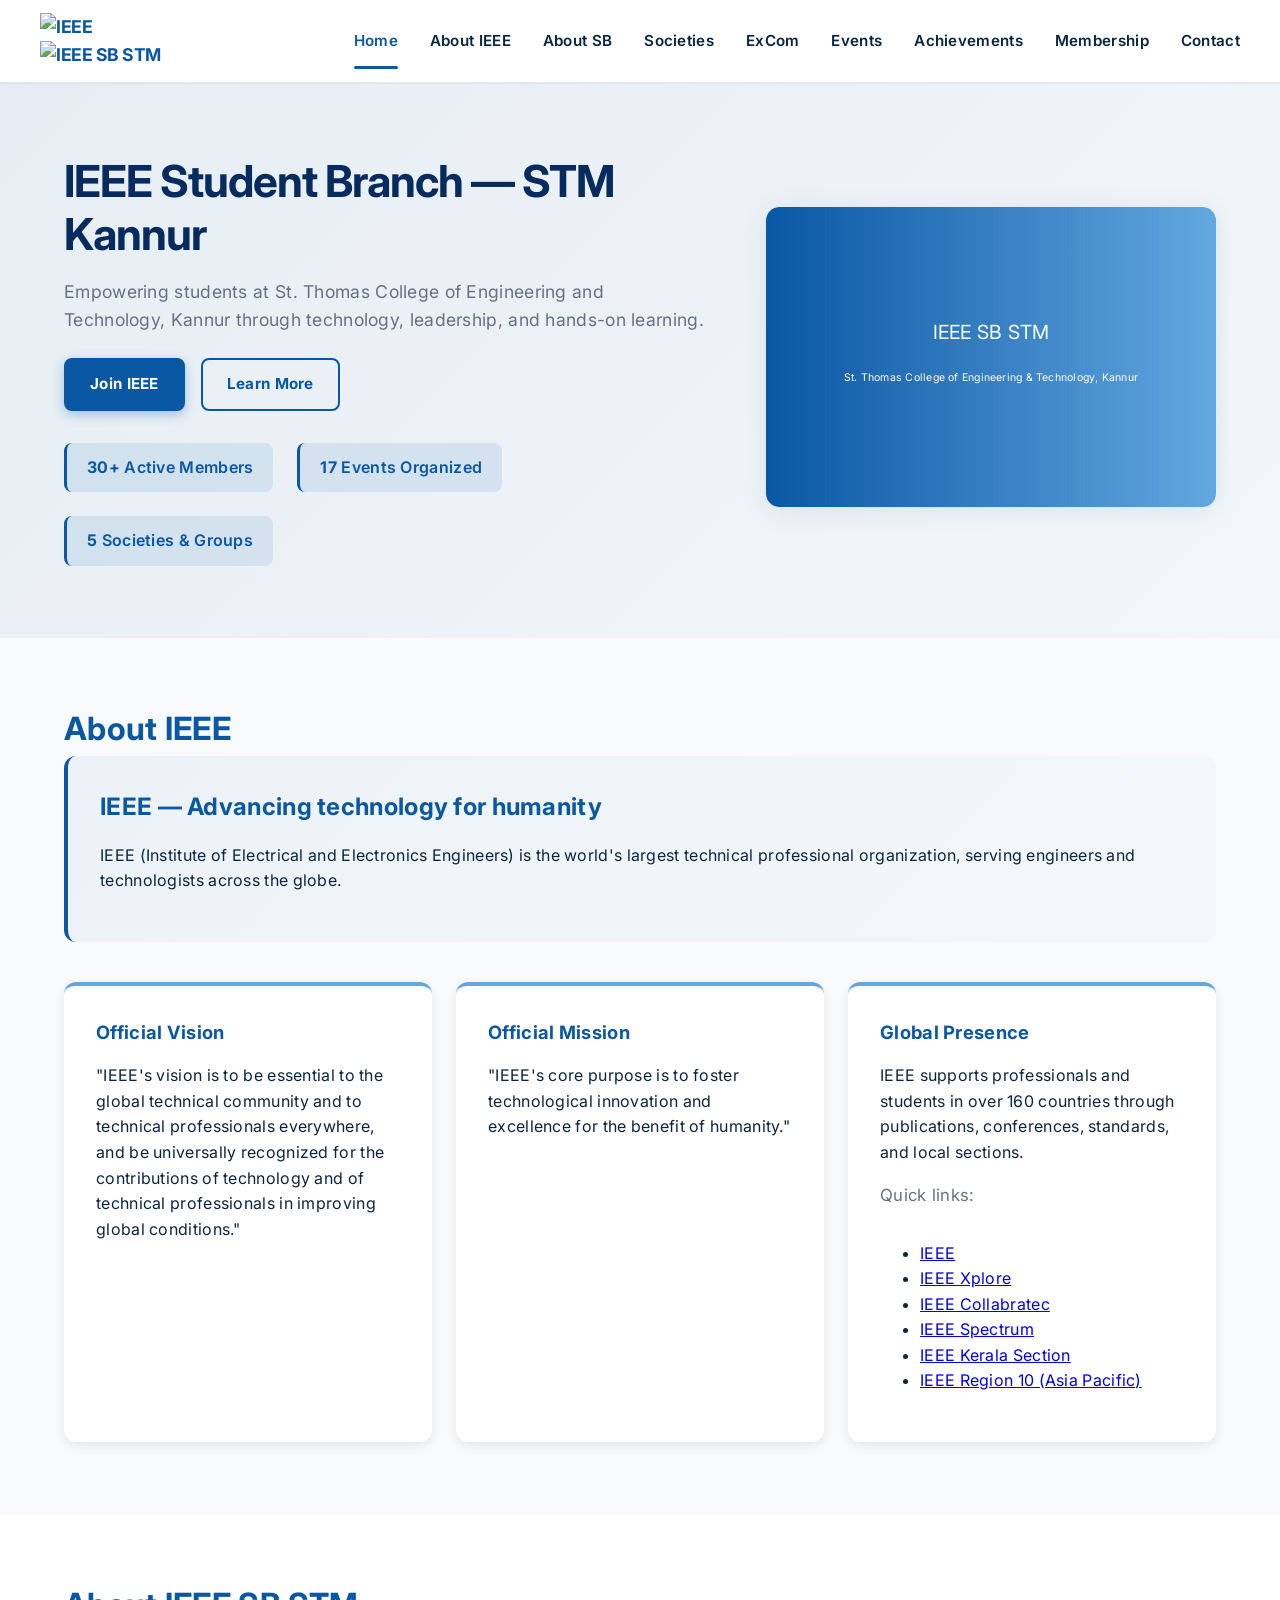
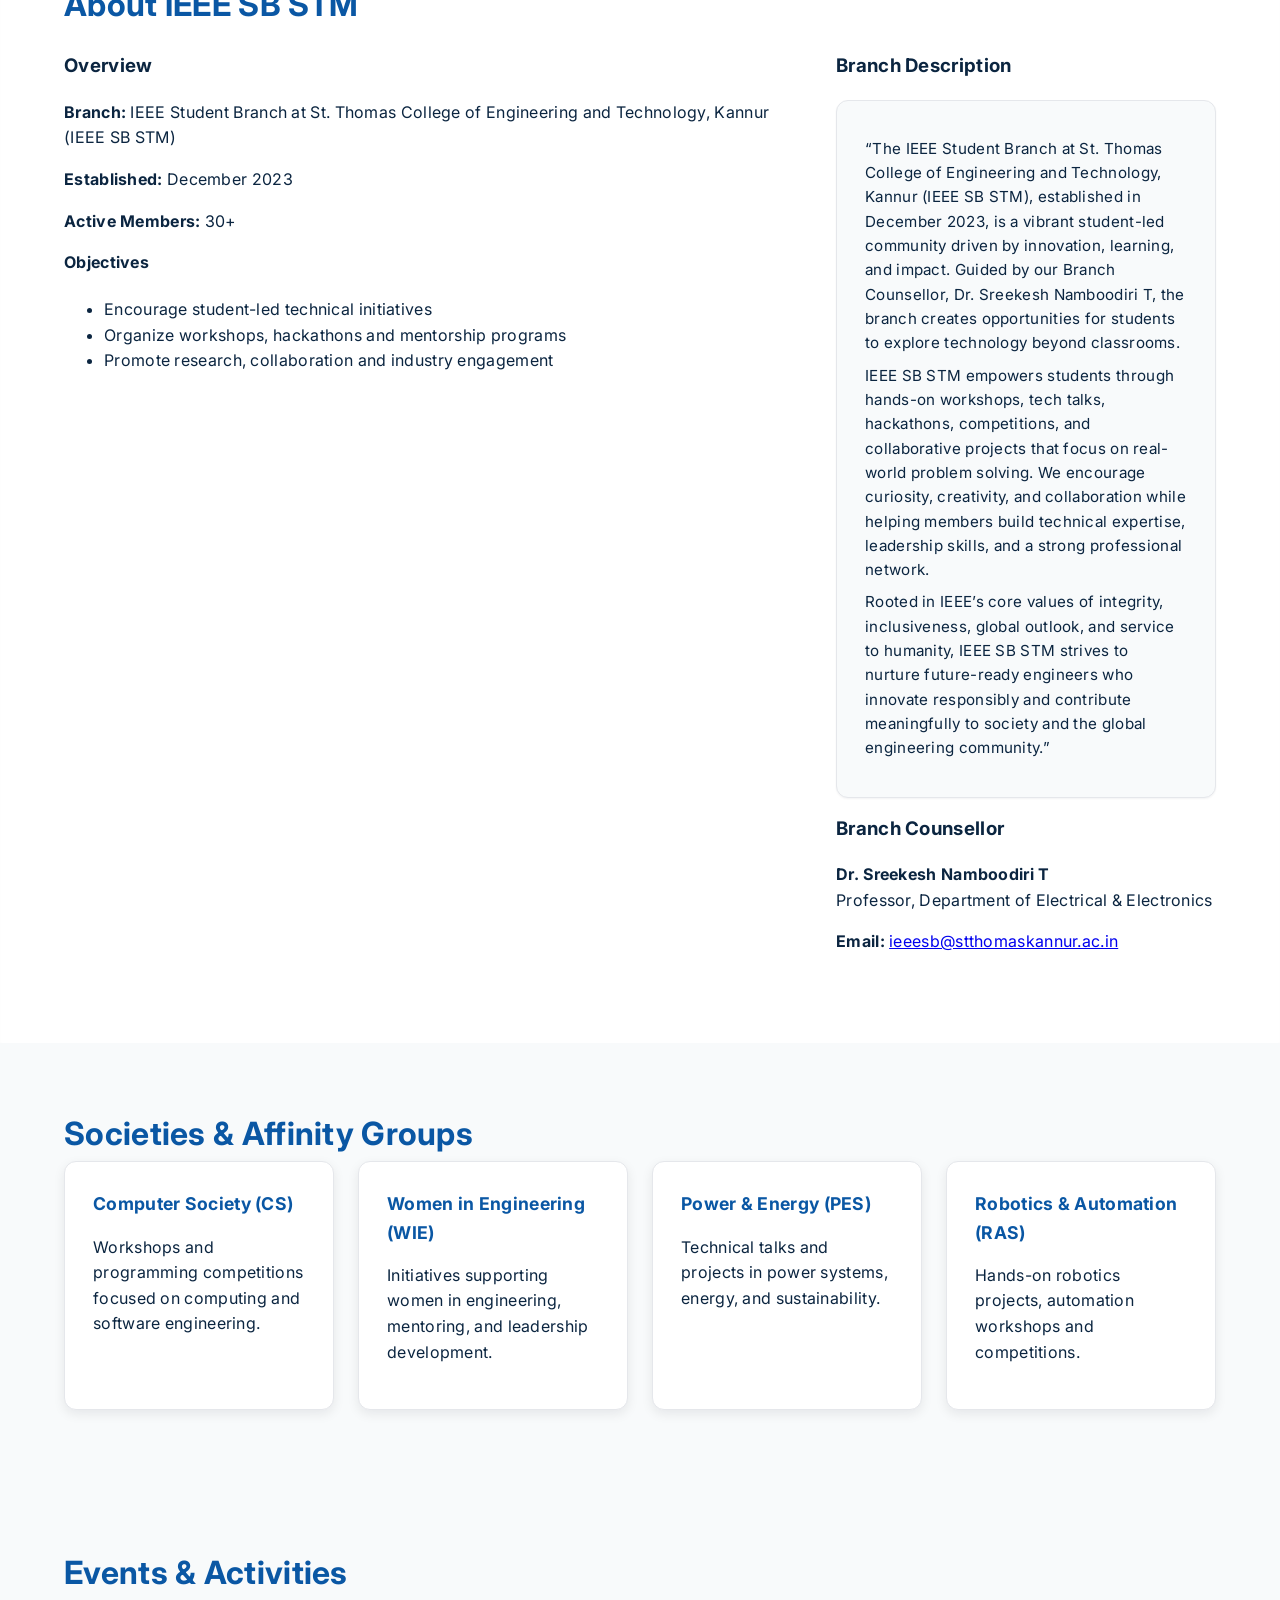
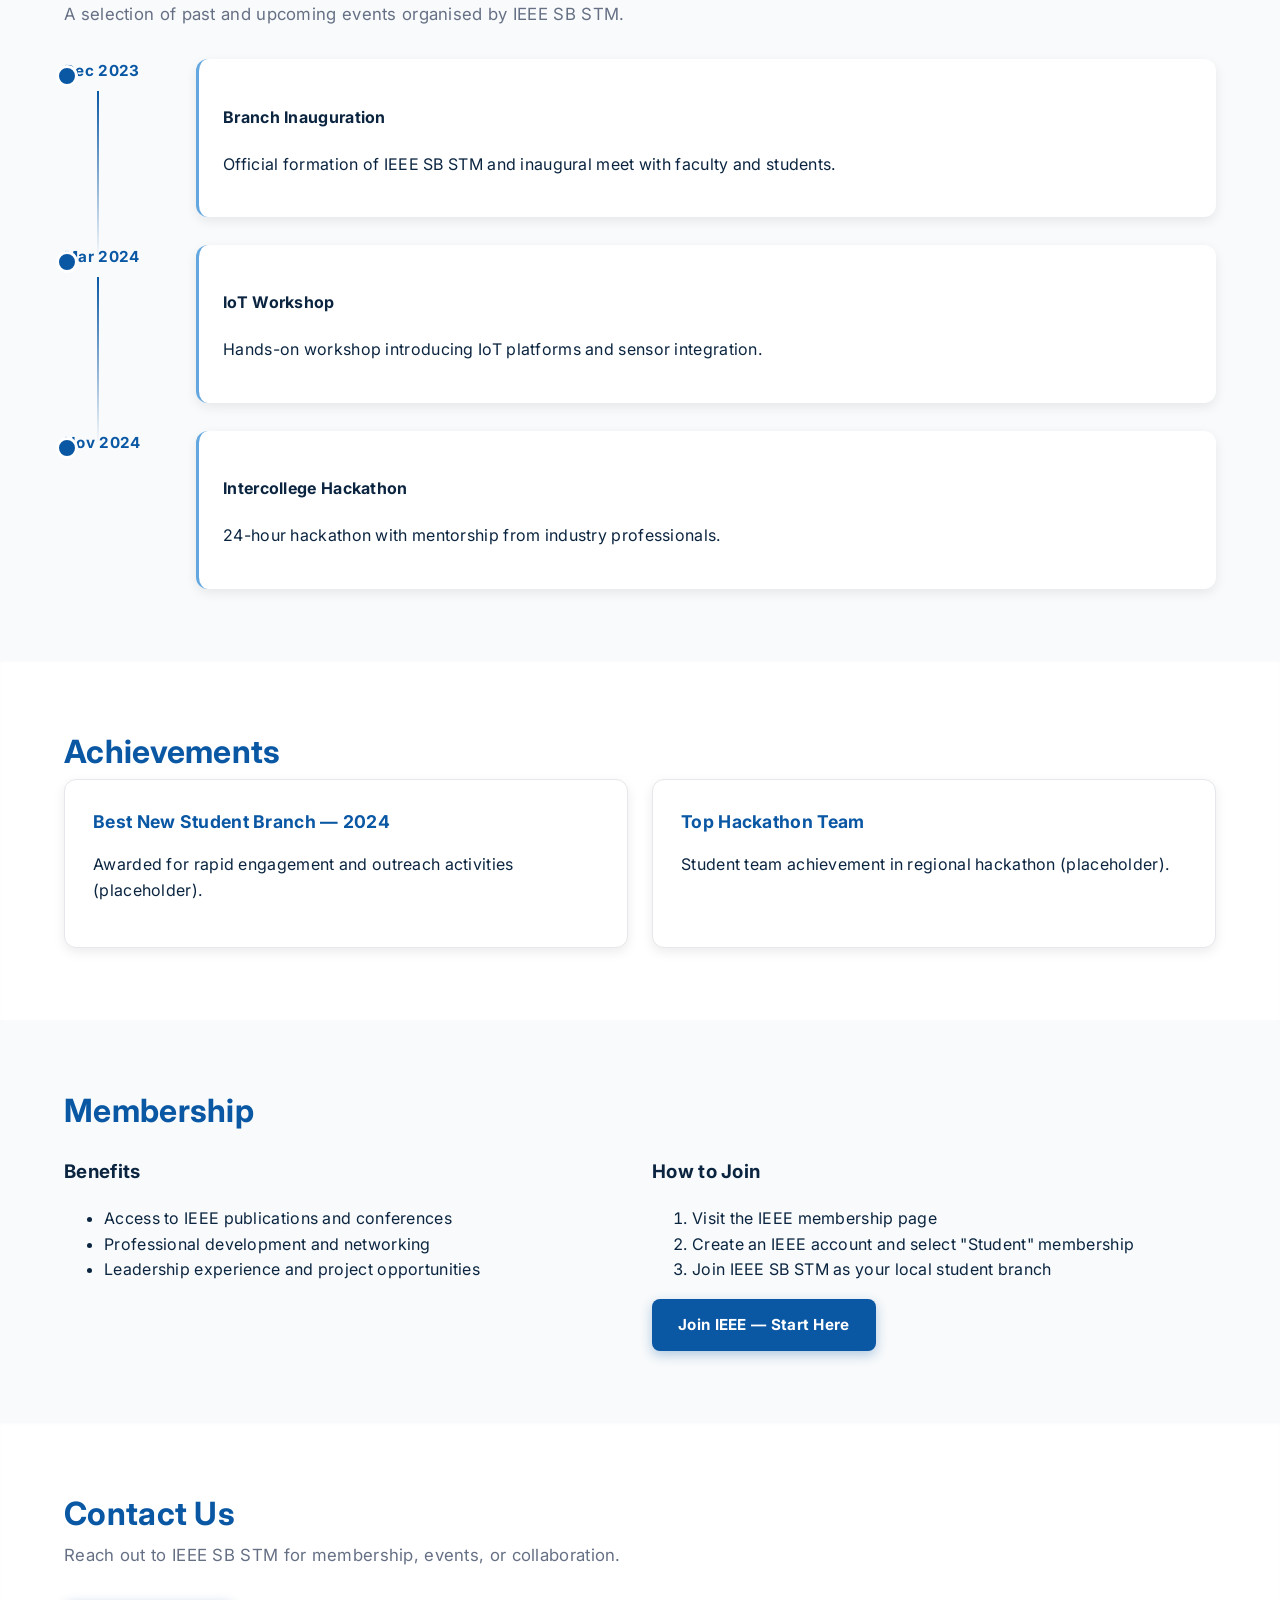
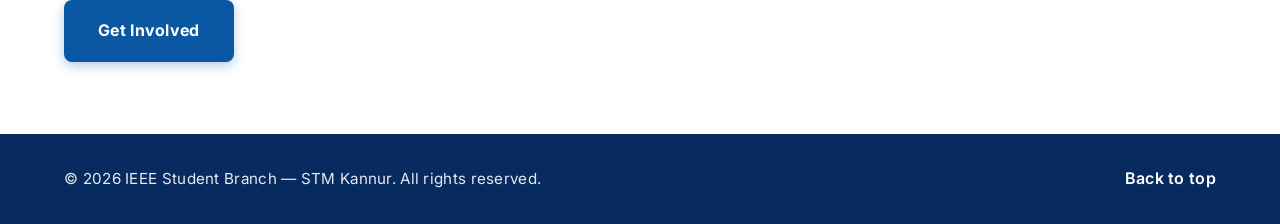
==== index.html @ 681c1e4f "This is a commit message template for git." ====
<!doctype html>
<html lang="en">
<head>
  <meta charset="utf-8">
  <meta name="viewport" content="width=device-width,initial-scale=1">
  <title>IEEE SB STM — Home | St. Thomas College of Engineering and Technology, Kannur</title>
  <meta name="description" content="IEEE Student Branch at St. Thomas College of Engineering and Technology, Kannur. Join for workshops, events, and professional development.">
  <link rel="preconnect" href="https://fonts.gstatic.com" crossorigin>
  <link href="https://fonts.googleapis.com/css2?family=Inter:wght@300;400;600;700&display=swap" rel="stylesheet">
  <link rel="stylesheet" href="style.css">
</head>
<body>
  <header class="site-header">
  <div class="container header-inner">

    <a class="logo" href="index.html">
      <img src="C:\Users\fathi\Downloads\IEEE_blue.png" alt="IEEE " class="logo-img"><br>
      <img src="C:\Users\fathi\Downloads\SB Logo.png" alt="IEEE SB STM " class="logo-img">
    </a>

    <nav class="main-nav" id="mainNav">
      <a href="index.html">Home</a>
      <a href="about-ieee.html">About IEEE</a>
      <a href="about-sb.html">About SB</a>
      <a href="societies.html">Societies</a>
      <a href="excom.html">ExCom</a>
      <a href="events.html">Events</a>
      <a href="achievements.html">Achievements</a>
      <a href="membership.html">Membership</a>
      <a href="contact.html">Contact</a>
    </nav>

    <button class="menu-toggle" id="menuToggle" aria-label="Toggle menu">☰</button>
  </div>
</header>


  <main>
    <!-- HERO -->
    <section id="home" class="hero">
      <div class="container hero-inner">
        <div class="hero-copy">
          <h1>IEEE Student Branch — STM Kannur</h1>
          <p class="lead">Empowering students at St. Thomas College of Engineering and Technology, Kannur through technology, leadership, and hands-on learning.</p>
          <div class="hero-cta">
            <a class="btn primary" href="https://www.ieee.org/membership/join" target="_blank" rel="noopener">Join IEEE</a>
            <a class="btn outline" href="#about">Learn More</a>
          </div>
          <ul class="highlights">
            <li><strong>30+</strong> Active Members</li>
            <li><strong>17</strong> Events Organized</li>
            <li><strong>5</strong> Societies & Groups</li>
          </ul>
        </div>
        <div class="hero-art">
          <!-- professional SVG placeholder -->
          <svg viewBox="0 0 600 400" xmlns="http://www.w3.org/2000/svg" role="img" aria-label="IEEE STM illustration">
            <defs>
              <linearGradient id="g1" x1="0" x2="1">
                <stop offset="0" stop-color="#0a57a4"/>
                <stop offset="1" stop-color="#63a7e0"/>
              </linearGradient>
            </defs>
            <rect width="100%" height="100%" fill="url(#g1)" rx="18"/>
            <g fill="#fff" font-family="Inter, sans-serif">
              <text x="50%" y="44%" font-size="26" text-anchor="middle">IEEE SB STM</text>
              <text x="50%" y="58%" font-size="14" text-anchor="middle">St. Thomas College of Engineering & Technology, Kannur</text>
            </g>
          </svg>
        </div>
      </div>
    </section>

    <!-- ABOUT IEEE (official vision & mission) -->
    <section id="about" class="section">
      <div class="container">
        <h2>About IEEE</h2>
        <div class="about-hero">
          <div class="about-hero-text">
            <h3>IEEE — Advancing technology for humanity</h3>
            <p>IEEE (Institute of Electrical and Electronics Engineers) is the world's largest technical professional organization, serving engineers and technologists across the globe.</p>
          </div>
        </div>
        <div class="grid about-grid">
          <div class="about-card">
            <h4>Official Vision</h4>
            <p>"IEEE's vision is to be essential to the global technical community and to technical professionals everywhere, and be universally recognized for the contributions of technology and of technical professionals in improving global conditions."</p>
          </div>
          <div class="about-card">
            <h4>Official Mission</h4>
            <p>"IEEE's core purpose is to foster technological innovation and excellence for the benefit of humanity."</p>
          </div>
          <div class="about-card">
            <h4>Global Presence</h4>
            <p>IEEE supports professionals and students in over 160 countries through publications, conferences, standards, and local sections.</p>
            <p class="section-intro">Quick links:</p>
            <ul>
              <li><a href="https://www.ieee.org/" target="_blank" rel="noopener">IEEE</a></li>
              <li><a href="https://ieeexplore.ieee.org/Xplore/home.jsp" target="_blank" rel="noopener">IEEE Xplore</a></li>
              <li><a href="https://ieee-collabratec.ieee.org/" target="_blank" rel="noopener">IEEE Collabratec</a></li>
              <li><a href="https://spectrum.ieee.org/" target="_blank" rel="noopener">IEEE Spectrum</a></li>
              <li><a href="https://ieeekerala.org/" target="_blank" rel="noopener">IEEE Kerala Section</a></li>
              <li><a href="https://www.ieeer10.org/" target="_blank" rel="noopener">IEEE Region 10 (Asia Pacific)</a></li>
            </ul>
          </div>
        </div>
      </div>
    </section>

    <!-- ABOUT IEEE STUDENT BRANCH (exact required description) -->
    <section id="branch" class="section alt">
      <div class="container">
        <h2>About IEEE SB STM</h2>
        <div class="grid branch-grid">
          <div>
            <h3>Overview</h3>
            <p><strong>Branch:</strong> IEEE Student Branch at St. Thomas College of Engineering and Technology, Kannur (IEEE SB STM)</p>
            <p><strong>Established:</strong> December 2023</p>
            <p><strong>Active Members:</strong> 30+</p>
            <h4 style="margin-top:1rem">Objectives</h4>
            <ul>
              <li>Encourage student-led technical initiatives</li>
              <li>Organize workshops, hackathons and mentorship programs</li>
              <li>Promote research, collaboration and industry engagement</li>
            </ul>
          </div>
          <div>
            <h3>Branch Description</h3>
            <div class="advisor-card">
              <p>“The IEEE Student Branch at St. Thomas College of Engineering and Technology, Kannur (IEEE SB STM), established in December 2023, is a vibrant student-led community driven by innovation, learning, and impact. Guided by our Branch Counsellor, Dr. Sreekesh Namboodiri T, the branch creates opportunities for students to explore technology beyond classrooms.</p>

              <p>IEEE SB STM empowers students through hands-on workshops, tech talks, hackathons, competitions, and collaborative projects that focus on real-world problem solving. We encourage curiosity, creativity, and collaboration while helping members build technical expertise, leadership skills, and a strong professional network.</p>

              <p>Rooted in IEEE’s core values of integrity, inclusiveness, global outlook, and service to humanity, IEEE SB STM strives to nurture future-ready engineers who innovate responsibly and contribute meaningfully to society and the global engineering community.”</p>
            </div>
            <h3 style="margin-top:1rem">Branch Counsellor</h3>
            <p><strong>Dr. Sreekesh Namboodiri T</strong><br>Professor, Department of Electrical & Electronics</p>
            <p><strong>Email:</strong> <a href="mailto:ieeesb@stthomaskannur.ac.in">ieeesb@stthomaskannur.ac.in</a></p>
          </div>
        </div>
      </div>
    </section>

    <!-- SOCIETIES & AFFINITY GROUPS -->
    <section id="societies" class="section">
      <div class="container">
        <h2>Societies & Affinity Groups</h2>
        <div class="cards">
          <article class="card">
            <h4>Computer Society (CS)</h4>
            <p>Workshops and programming competitions focused on computing and software engineering.</p>
          </article>
          <article class="card">
            <h4>Women in Engineering (WIE)</h4>
            <p>Initiatives supporting women in engineering, mentoring, and leadership development.</p>
          </article>
          <article class="card">
            <h4>Power & Energy (PES)</h4>
            <p>Technical talks and projects in power systems, energy, and sustainability.</p>
          </article>
          <article class="card">
            <h4>Robotics & Automation (RAS)</h4>
            <p>Hands-on robotics projects, automation workshops and competitions.</p>
          </article>
        </div>
      </div>
    </section>


    <!-- EVENTS -->
    <section id="events" class="section">
      <div class="container">
        <h2>Events & Activities</h2>
        <p class="section-intro">A selection of past and upcoming events organised by IEEE SB STM.</p>
        <div class="timeline">
          <div class="event">
            <time>Dec 2023</time>
            <div class="event-body">
              <h4>Branch Inauguration</h4>
              <p>Official formation of IEEE SB STM and inaugural meet with faculty and students.</p>
            </div>
          </div>
          <div class="event">
            <time>Mar 2024</time>
            <div class="event-body">
              <h4>IoT Workshop</h4>
              <p>Hands-on workshop introducing IoT platforms and sensor integration.</p>
            </div>
          </div>
          <div class="event">
            <time>Nov 2024</time>
            <div class="event-body">
              <h4>Intercollege Hackathon</h4>
              <p>24-hour hackathon with mentorship from industry professionals.</p>
            </div>
          </div>
        </div>
      </div>
    </section>

    <!-- ACHIEVEMENTS -->
    <section id="achievements" class="section alt">
      <div class="container">
        <h2>Achievements</h2>
        <div class="cards achievements-grid">
          <article class="card">
            <h4>Best New Student Branch — 2024</h4>
            <p>Awarded for rapid engagement and outreach activities (placeholder).</p>
          </article>
          <article class="card">
            <h4>Top Hackathon Team</h4>
            <p>Student team achievement in regional hackathon (placeholder).</p>
          </article>
        </div>
      </div>
    </section>

    <!-- MEMBERSHIP -->
    <section id="membership" class="section">
      <div class="container">
        <h2>Membership</h2>
        <div class="grid membership-grid">
          <div>
            <h3>Benefits</h3>
            <ul>
              <li>Access to IEEE publications and conferences</li>
              <li>Professional development and networking</li>
              <li>Leadership experience and project opportunities</li>
            </ul>
          </div>
          <div>
            <h3>How to Join</h3>
            <ol>
              <li>Visit the IEEE membership page</li>
              <li>Create an IEEE account and select "Student" membership</li>
              <li>Join IEEE SB STM as your local student branch</li>
            </ol>
            <div style="margin-top:1rem">
              <a class="btn primary" href="https://www.ieee.org/membership/join" target="_blank" rel="noopener">Join IEEE — Start Here</a>
            </div>
          </div>
        </div>
      </div>
    </section>

    <!-- CONTACT -->
    <section id="contact" class="section alt">
      <div class="container">
        <h2>Contact Us</h2>
        <p class="section-intro">Reach out to IEEE SB STM for membership, events, or collaboration.</p>
         <a class="btn primary large" href="contact.html">Get Involved</a>
      </div>
    </section>
  </main>

  <footer class="site-footer">
    <div class="container footer-inner">
      <p>&copy; 2026 IEEE Student Branch — STM Kannur. All rights reserved.</p>
      <a href="#home">Back to top</a>
    </div>
  </footer>

  <script src="script.js"></script>
</body>
</html>
---- style.css ----
/* style.css - IEEE Student Branch Professional Website
   Clean, responsive layout using CSS Grid/Flexbox
   Professional institutional design with smooth animations
   Fully accessible and semantic HTML styling
*/

:root{
  --ieee-blue:#0a57a4;
  --ieee-dark-blue:#072a5f;
  --ieee-light:#63a7e0;
  --bg:#f8fafb;
  --bg-alt:#ffffff;
  --text-primary:#0b2540;
  --text-muted:#667085;
  --border:#e5e7eb;
  --shadow-sm:0 1px 2px rgba(8,18,30,0.05);
  --shadow-md:0 4px 12px rgba(8,18,30,0.08);
  --shadow-lg:0 12px 32px rgba(8,18,30,0.12);
  --radius:8px;
  --radius-lg:12px;
  --container:1200px;
  --gap:1.5rem;
  --transition:all 0.3s cubic-bezier(0.4,0,0.2,1);
}

*{box-sizing:border-box}
html,body{height:100%}
body{
  margin:0;
  font-family:"Inter",-apple-system,BlinkMacSystemFont,"Segoe UI","Roboto","Helvetica Neue",Arial,sans-serif;
  color:var(--text-primary);
  background:var(--bg);
  -webkit-font-smoothing:antialiased;
  -moz-osx-font-smoothing:grayscale;
  line-height:1.6;
  scroll-behavior:smooth;
  letter-spacing:0.3px;
}

.container{
  max-width:var(--container);
  margin:0 auto;
  padding:0 1.5rem;
}

/* Header - Sticky professional nav */
.site-header{
  background:var(--bg-alt);
  position:sticky;
  top:0;
  z-index:40;
  box-shadow:var(--shadow-sm);
  border-bottom:1px solid var(--border);
}
.header-inner{
  display:flex;
  align-items:center;
  justify-content:space-between;
  padding:0.8rem 0;
}
.logo{
  font-weight:700;
  font-size:1.1rem;
  color:var(--ieee-blue);
  text-decoration:none;
  letter-spacing:-0.5px;
  transition:var(--transition);
}
.logo:hover{
  color:var(--ieee-dark-blue);
}
.main-nav{
  display:flex;
  gap:2rem;
  align-items:center;
}
.main-nav a{
  color:var(--text-primary);
  text-decoration:none;
  font-weight:600;
  font-size:0.95rem;
  transition:var(--transition);
  position:relative;
  padding:0.5rem 0;
}
.main-nav a:hover,
.main-nav a.active{
  color:var(--ieee-blue);
}
.main-nav a.active::after{
  content:'';
  position:absolute;
  bottom:-8px;
  left:0;
  right:0;
  height:3px;
  background:var(--ieee-blue);
  border-radius:3px;
}
.menu-toggle{
  display:none;
  background:transparent;
  border:0;
  font-size:1.6rem;
  cursor:pointer;
  color:var(--ieee-blue);
  transition:var(--transition);
}
.menu-toggle:hover{
  opacity:0.7;
}

/* Hero Section */
.hero{
  padding:4.5rem 0;
  background:linear-gradient(135deg,rgba(10,87,164,0.08) 0%,rgba(99,167,224,0.04) 100%);
}
.hero-inner{
  display:grid;
  grid-template-columns:1fr 450px;
  gap:3.5rem;
  align-items:center;
}
.hero-copy h1{
  font-size:2.75rem;
  font-weight:700;
  margin:0 0 0.75rem;
  line-height:1.2;
  color:var(--ieee-dark-blue);
  letter-spacing:-1px;
}
.lead{
  color:var(--text-muted);
  margin-bottom:1.5rem;
  font-size:1.1rem;
  line-height:1.6;
}
.hero-cta{
  display:flex;
  gap:1rem;
  margin-bottom:2rem;
  flex-wrap:wrap;
}
.highlights{
  display:flex;
  gap:1.5rem;
  padding:0;
  margin:0;
  list-style:none;
  flex-wrap:wrap;
}
.highlights li{
  background:rgba(10,87,164,0.1);
  padding:0.75rem 1.25rem;
  border-radius:8px;
  font-weight:600;
  color:var(--ieee-blue);
  border-left:3px solid var(--ieee-blue);
  transition:var(--transition);
}
.highlights li:hover{
  background:rgba(10,87,164,0.15);
  transform:translateX(4px);
}

/* Hero SVG */
.hero-art svg{
  width:100%;
  height:auto;
  border-radius:var(--radius-lg);
  filter:drop-shadow(var(--shadow-md));
  animation:float 3s ease-in-out infinite;
}

@keyframes float{
  0%,100%{transform:translateY(0px)}
  50%{transform:translateY(-12px)}
}

/* Sections */
.section{
  padding:4.5rem 0;
  background:var(--bg);
}
.section.alt{
  background:var(--bg-alt);
  box-shadow:inset 0 1px 3px rgba(0,0,0,0.02);
}
h2{
  margin:0 0 0.5rem;
  font-size:2rem;
  font-weight:700;
  color:var(--ieee-blue);
  line-height:1.2;
}
.section-intro{
  color:var(--text-muted);
  font-size:1.05rem;
  margin:0.5rem 0 2rem;
  line-height:1.6;
}

/* About Section Enhanced */
.about-hero{
  margin-bottom:2.5rem;
  padding:2rem;
  background:linear-gradient(135deg,rgba(10,87,164,0.05),rgba(99,167,224,0.03));
  border-radius:var(--radius-lg);
  border-left:4px solid var(--ieee-blue);
}
.about-hero-text h3{
  margin:0 0 0.5rem;
  font-size:1.5rem;
  color:var(--ieee-blue);
}
.about-grid{
  grid-template-columns:repeat(auto-fit,minmax(280px,1fr));
  gap:var(--gap);
}
.about-card{
  background:var(--bg-alt);
  padding:2rem;
  border-radius:var(--radius-lg);
  box-shadow:var(--shadow-md);
  transition:var(--transition);
  border-top:4px solid var(--ieee-light);
}
.about-card:hover{
  transform:translateY(-6px);
  box-shadow:var(--shadow-lg);
  border-top-color:var(--ieee-blue);
}
.about-card h4{
  margin:0 0 0.75rem;
  font-size:1.15rem;
  color:var(--ieee-blue);
}

/* Branch Section */
.branch-grid{
  grid-template-columns:1fr 380px;
  gap:var(--gap);
}
.advisor-card{
  background:var(--bg);
  padding:1.75rem;
  border-radius:var(--radius-lg);
  border:1px solid var(--border);
  box-shadow:var(--shadow-sm);
}
.advisor-card p{
  margin:0.5rem 0;
  font-size:0.95rem;
}
.advisor-card a{
  color:var(--ieee-blue);
  text-decoration:none;
  font-weight:600;
  transition:var(--transition);
}
.advisor-card a:hover{
  text-decoration:underline;
}

/* Grid Utilities */
.grid{
  display:grid;
  gap:var(--gap);
}
.membership-grid{
  grid-template-columns:1fr 1fr;
}

/* Cards - General Purpose */
.cards{
  display:grid;
  grid-template-columns:repeat(auto-fit,minmax(240px,1fr));
  gap:var(--gap);
}
.card{
  background:var(--bg-alt);
  padding:1.75rem;
  border-radius:var(--radius-lg);
  box-shadow:var(--shadow-md);
  transition:var(--transition);
  border:1px solid var(--border);
}
.card:hover{
  transform:translateY(-8px);
  box-shadow:var(--shadow-lg);
  border-color:var(--ieee-light);
}
.card h4{
  margin:0 0 0.75rem;
  font-size:1.1rem;
  color:var(--ieee-blue);
}

/* Team Section */
.team-grid{
  grid-template-columns:repeat(auto-fit,minmax(200px,1fr));
  gap:2rem;
}
.profile{
  background:var(--bg-alt);
  padding:2rem;
  border-radius:var(--radius-lg);
  text-align:center;
  box-shadow:var(--shadow-md);
  transition:var(--transition);
  border:1px solid var(--border);
  position:relative;
}
.profile::before{
  content:'';
  position:absolute;
  top:0;
  left:0;
  right:0;
  height:4px;
  background:linear-gradient(90deg,var(--ieee-blue),var(--ieee-light));
  border-radius:var(--radius-lg) var(--radius-lg) 0 0;
}
.profile:hover{
  transform:translateY(-10px);
  box-shadow:var(--shadow-lg);
}
.avatar-frame{
  margin:0.5rem auto 1rem;
}
.avatar{
  width:100px;
  height:100px;
  display:block;
  margin:0 auto;
  filter:drop-shadow(0 4px 12px rgba(10,87,164,0.15));
  transition:var(--transition);
}
.profile:hover .avatar{
  filter:drop-shadow(0 8px 24px rgba(10,87,164,0.25));
}
.profile h4{
  margin:1rem 0 0.25rem;
  font-size:1.15rem;
  color:var(--ieee-blue);
}
.role{
  color:var(--ieee-blue);
  font-weight:700;
  margin:0.25rem 0 0.5rem;
  font-size:0.95rem;
}
.bio{
  color:var(--text-muted);
  margin:0;
  font-size:0.9rem;
}

/* Timeline */
.timeline{
  display:flex;
  flex-direction:column;
  gap:1.75rem;
}
.event{
  display:flex;
  gap:2rem;
  align-items:flex-start;
  position:relative;
}
.event::before{
  content:'';
  position:absolute;
  left:33px;
  top:32px;
  bottom:-40px;
  width:2px;
  background:linear-gradient(180deg,var(--ieee-blue),transparent);
}
.event:last-child::before{
  display:none;
}
.event time{
  color:var(--ieee-blue);
  font-weight:700;
  min-width:100px;
  font-size:0.95rem;
  position:relative;
  z-index:1;
}
.event time::before{
  content:'';
  position:absolute;
  left:-8px;
  top:6px;
  width:16px;
  height:16px;
  background:var(--ieee-blue);
  border-radius:50%;
  border:3px solid var(--bg-alt);
}
.event .event-body{
  background:var(--bg-alt);
  padding:1.5rem;
  border-radius:var(--radius-lg);
  flex:1;
  box-shadow:var(--shadow-md);
  border-left:3px solid var(--ieee-light);
  transition:var(--transition);
}
.event .event-body:hover{
  border-left-color:var(--ieee-blue);
  box-shadow:var(--shadow-lg);
}

/* Contact */
.contact-grid{
  grid-template-columns:1fr 1fr;
  gap:3rem;
  align-items:start;
}
.contact-form{
  background:var(--bg-alt);
  padding:2.5rem;
  border-radius:var(--radius-lg);
  box-shadow:var(--shadow-md);
}
.contact-form h3{
  margin:0 0 1.5rem;
  font-size:1.4rem;
  color:var(--ieee-blue);
}
.form-group{
  margin-bottom:1.25rem;
  display:flex;
  flex-direction:column;
}
.contact-form label{
  font-weight:600;
  color:var(--text-primary);
  margin-bottom:0.5rem;
  font-size:0.95rem;
}
.contact-form input,
.contact-form textarea{
  padding:0.85rem;
  border-radius:var(--radius);
  border:1.5px solid var(--border);
  font-family:inherit;
  font-size:0.95rem;
  color:var(--text-primary);
  transition:var(--transition);
  background:var(--bg);
}
.contact-form input::placeholder,
.contact-form textarea::placeholder{
  color:#a1aab3;
}
.contact-form input:focus,
.contact-form textarea:focus{
  outline:none;
  border-color:var(--ieee-blue);
  background:var(--bg-alt);
  box-shadow:0 0 0 3px rgba(10,87,164,0.1);
}
.contact-form textarea{
  resize:vertical;
  min-height:120px;
}
.form-status{
  color:green;
  margin-top:1rem;
  font-weight:600;
  font-size:0.95rem;
  padding:0.75rem;
  background:rgba(34,197,94,0.1);
  border-radius:var(--radius);
  border-left:3px solid #22c55e;
}

/* Contact Info */
.contact-info h3{
  margin:0 0 1.5rem;
  font-size:1.4rem;
  color:var(--ieee-blue);
}
.info-block{
  margin-bottom:2rem;
}
.info-block h4{
  margin:0 0 0.5rem;
  color:var(--ieee-blue);
  font-size:1rem;
}
.info-block p{
  margin:0;
  color:var(--text-muted);
  line-height:1.6;
  font-size:0.95rem;
}
.socials{
  display:flex;
  gap:1rem;
  margin-top:0.5rem;
}
.social-link{
  display:inline-flex;
  align-items:center;
  justify-content:center;
  width:40px;
  height:40px;
  border-radius:50%;
  background:rgba(10,87,164,0.1);
  color:var(--ieee-blue);
  text-decoration:none;
  font-weight:700;
  transition:var(--transition);
  font-size:1.2rem;
}
.social-link:hover{
  background:var(--ieee-blue);
  color:#fff;
  transform:translateY(-4px);
}

/* Footer */
.site-footer{
  padding:2rem 0;
  background:var(--ieee-dark-blue);
  color:#fff;
}
.footer-inner{
  display:flex;
  justify-content:space-between;
  align-items:center;
  flex-wrap:wrap;
  gap:1rem;
}
.footer-inner p{
  margin:0;
  font-size:0.95rem;
  opacity:0.9;
}
.footer-inner a{
  color:#fff;
  text-decoration:none;
  transition:var(--transition);
  font-weight:600;
}
.footer-inner a:hover{
  opacity:0.7;
}

/* Buttons */
.btn{
  display:inline-block;
  padding:0.75rem 1.5rem;
  border-radius:var(--radius);
  text-decoration:none;
  font-weight:700;
  font-size:0.95rem;
  transition:var(--transition);
  border:2px solid transparent;
  cursor:pointer;
  white-space:nowrap;
}
.btn.primary{
  background:var(--ieee-blue);
  color:#fff;
  box-shadow:0 4px 12px rgba(10,87,164,0.3);
}
.btn.primary:hover{
  background:var(--ieee-dark-blue);
  box-shadow:0 6px 20px rgba(10,87,164,0.4);
  transform:translateY(-2px);
}
.btn.outline{
  border:2px solid var(--ieee-blue);
  color:var(--ieee-blue);
  background:transparent;
}
.btn.outline:hover{
  background:rgba(10,87,164,0.05);
  border-color:var(--ieee-dark-blue);
  color:var(--ieee-dark-blue);
}

/* Reveal Animation */
.reveal{
  animation:revealIn 0.6s ease-out forwards;
}
@keyframes revealIn{
  from{
    opacity:0;
    transform:translateY(20px);
  }
  to{
    opacity:1;
    transform:translateY(0);
  }
}

/* Responsive Design */
@media (max-width:1024px){
  .hero-inner{
    grid-template-columns:1fr;
    gap:2.5rem;
  }
  .branch-grid{
    grid-template-columns:1fr;
  }
  .contact-grid{
    grid-template-columns:1fr;
    gap:2rem;
  }
  .membership-grid{
    grid-template-columns:1fr;
  }
  h2{font-size:1.75rem}
  .hero-copy h1{font-size:2.25rem}
}

@media (max-width:768px){
  .main-nav{
    display:none;
    position:absolute;
    top:64px;
    right:0;
    background:var(--bg-alt);
    flex-direction:column;
    padding:1rem;
    border-radius:0 0 var(--radius-lg) var(--radius-lg);
    box-shadow:var(--shadow-lg);
    z-index:30;
    width:100%;
    gap:0.5rem;
  }
  .main-nav.active{
    display:flex;
  }
  .main-nav a{
    padding:0.75rem 1rem;
  }
  .menu-toggle{
    display:block;
  }
  .header-inner{
    gap:1rem;
  }
  .hero-copy h1{
    font-size:1.75rem;
  }
  .hero-cta{
    flex-direction:column;
    gap:0.75rem;
  }
  .btn{
    width:100%;
    text-align:center;
  }
  .highlights{
    flex-direction:column;
    gap:0.75rem;
  }
  .highlights li{
    padding:0.6rem 1rem;
  }
  .team-grid{
    grid-template-columns:repeat(auto-fit,minmax(150px,1fr));
    gap:1.25rem;
  }
  .profile{
    padding:1.25rem;
  }
  .avatar{
    width:80px;
    height:80px;
  }
  .event{
    gap:1rem;
  }
  .event::before{
    left:23px;
  }
  .contact-form,
  .contact-info{
    padding:1.5rem;
  }
  h2{font-size:1.5rem}
  .footer-inner{
    flex-direction:column;
    text-align:center;
  }
}

@media (max-width:480px){
  .container{
    padding:0 1rem;
  }
  .hero{
    padding:3rem 0;
  }
  .section{
    padding:2.5rem 0;
  }
  .hero-copy h1{
    font-size:1.5rem;
  }
  .lead{
    font-size:1rem;
  }
  .card,
  .profile,
  .contact-form{
    padding:1.25rem;
  }
  h2{font-size:1.35rem}
  h3{font-size:1.1rem}
  .hero-cta{
    gap:0.5rem;
  }
  .btn{
    padding:0.65rem 1.25rem;
    font-size:0.9rem;
  }
}

/* ===== MULTI-PAGE STYLES ===== */

/* Page Header */
.page-header{
  background:linear-gradient(135deg,rgba(10,87,164,0.12) 0%,rgba(99,167,224,0.06) 100%);
  padding:3rem 0;
  text-align:center;
  border-bottom:1px solid var(--border);
}
.page-header h1{
  margin:0 0 0.5rem;
  font-size:2.5rem;
  color:var(--ieee-blue);
}
.page-header p{
  margin:0;
  color:var(--text-muted);
  font-size:1.1rem;
}

/* Content Grid (2 columns) */
.content-grid{
  display:grid;
  grid-template-columns:1.2fr 1fr;
  gap:2rem;
  align-items:start;
}

/* Info Boxes */
.info-box{
  background:linear-gradient(135deg,rgba(10,87,164,0.05),rgba(99,167,224,0.03));
  padding:1.5rem;
  border-radius:var(--radius-lg);
  border-left:4px solid var(--ieee-blue);
}
.stats-list,.facts-list{
  list-style:none;
  padding:0;
  margin:0;
}
.stats-list li,.facts-list li{
  padding:0.5rem 0;
  border-bottom:1px solid var(--border);
}
.stats-list li:last-child,.facts-list li:last-child{
  border-bottom:none;
}
.contact-box{
  background:rgba(10,87,164,0.1);
  padding:1rem;
  border-radius:var(--radius);
  margin-top:1rem;
  text-align:center;
}

/* Resources Grid */
.resources-grid{
  display:grid;
  grid-template-columns:repeat(auto-fit,minmax(200px,1fr));
  gap:1.5rem;
}
.resource-card{
  background:var(--bg-alt);
  padding:1.5rem;
  border-radius:var(--radius-lg);
  text-decoration:none;
  color:inherit;
  border:1px solid var(--border);
  transition:var(--transition);
  text-align:center;
  display:block;
}
.resource-card:hover{
  transform:translateY(-6px);
  box-shadow:var(--shadow-lg);
  border-color:var(--ieee-light);
}
.resource-icon{
  font-size:2rem;
  margin-bottom:0.5rem;
}
.resource-card h3{
  margin:0 0 0.5rem;
  color:var(--ieee-blue);
}

/* Objectives Grid */
.objectives-grid{
  display:grid;
  grid-template-columns:repeat(auto-fit,minmax(220px,1fr));
  gap:1.5rem;
}
.objective-card{
  background:var(--bg-alt);
  padding:1.75rem;
  border-radius:var(--radius-lg);
  text-align:center;
  box-shadow:var(--shadow-md);
  transition:var(--transition);
  border-top:3px solid var(--ieee-light);
}
.objective-card:hover{
  border-top-color:var(--ieee-blue);
  transform:translateY(-4px);
}
.objective-icon{
  font-size:2rem;
  margin-bottom:0.5rem;
}

/* Societies Grid */
.societies-grid{
  display:grid;
  grid-template-columns:repeat(auto-fit,minmax(280px,1fr));
  gap:1.5rem;
}
.society-card{
  background:var(--bg-alt);
  padding:1.75rem;
  border-radius:var(--radius-lg);
  box-shadow:var(--shadow-md);
  transition:var(--transition);
  border-left:4px solid var(--ieee-light);
}
.society-card:hover{
  border-left-color:var(--ieee-blue);
  transform:translateY(-6px);
  box-shadow:var(--shadow-lg);
}
.society-icon{
  font-size:2.5rem;
  margin-bottom:0.75rem;
}
.society-activities{
  list-style:none;
  padding:0;
  margin:1rem 0 0;
  display:flex;
  flex-direction:column;
  gap:0.5rem;
  font-size:0.95rem;
}
.society-activities li:before{
  content:'→ ';
  color:var(--ieee-blue);
  font-weight:700;
}

/* Events Timeline */
.events-timeline{
  display:flex;
  flex-direction:column;
  gap:1.5rem;
}
.event-card{
  display:flex;
  gap:1.5rem;
  background:var(--bg-alt);
  padding:1.75rem;
  border-radius:var(--radius-lg);
  box-shadow:var(--shadow-md);
  border-left:4px solid var(--ieee-light);
  transition:var(--transition);
}
.event-card:hover{
  border-left-color:var(--ieee-blue);
  box-shadow:var(--shadow-lg);
}
.event-date{
  display:flex;
  flex-direction:column;
  align-items:center;
  justify-content:center;
  min-width:80px;
  background:linear-gradient(135deg,var(--ieee-blue),var(--ieee-light));
  color:#fff;
  border-radius:8px;
  padding:0.75rem;
  text-align:center;
}
.event-date .month{
  font-size:0.8rem;
  font-weight:700;
}
.event-date .day{
  font-size:1.5rem;
  font-weight:700;
}
.event-details h3{
  margin:0 0 0.5rem;
  color:var(--ieee-blue);
}
.event-location{
  color:var(--text-muted);
  font-size:0.9rem;
  margin:0;
}
.event-meta{
  color:var(--text-muted);
  font-size:0.9rem;
  margin:0.5rem 0 0;
}

/* Past Events */
.past-events{
  display:grid;
  grid-template-columns:repeat(auto-fit,minmax(250px,1fr));
  gap:1.5rem;
}
.past-event{
  background:var(--bg-alt);
  padding:1.5rem;
  border-radius:var(--radius-lg);
  box-shadow:var(--shadow-md);
}
.past-event h3{
  margin:0 0 0.75rem;
  color:var(--ieee-blue);
}

/* Professional Event Report */
.past-event-report{
  background:var(--white);
  border-radius:var(--radius-lg);
  overflow:hidden;
  box-shadow:var(--shadow-lg);
  margin-bottom:2rem;
}

.past-event-report-image{
  width:100%;
  height:300px;
  background:linear-gradient(135deg, #f0f4f8 0%, #e8eef5 100%);
  display:flex;
  align-items:center;
  justify-content:center;
  color:#999;
  font-size:4rem;
  border-bottom:3px solid var(--ieee-blue);
}

.past-event-report-image img{
  width:100%;
  height:100%;
  object-fit:cover;
}

.past-event-report-content{
  padding:2.5rem;
}

.past-event-report-header{
  margin-bottom:2rem;
}

.past-event-report-badge{
  display:inline-block;
  background:var(--ieee-blue);
  color:var(--white);
  padding:0.4rem 0.8rem;
  border-radius:20px;
  font-size:0.8rem;
  font-weight:600;
  text-transform:uppercase;
  margin-bottom:0.75rem;
  letter-spacing:0.5px;
}

.past-event-report-title{
  font-size:2rem;
  font-weight:700;
  color:var(--dark);
  margin:0;
  line-height:1.2;
}

.past-event-report-details{
  display:grid;
  grid-template-columns:repeat(auto-fit,minmax(200px,1fr));
  gap:1.5rem;
  margin:2rem 0;
  padding:1.5rem;
  background:var(--bg-alt);
  border-radius:8px;
  border-left:4px solid var(--ieee-blue);
}

.event-detail-item{
  display:flex;
  gap:1rem;
}

.event-detail-icon{
  font-size:1.5rem;
  min-width:30px;
}

.event-detail-content{
  flex:1;
}

.event-detail-label{
  display:block;
  font-weight:600;
  color:var(--ieee-blue);
  font-size:0.85rem;
  text-transform:uppercase;
  margin-bottom:0.25rem;
  letter-spacing:0.5px;
}

.event-detail-value{
  display:block;
  color:var(--dark);
  font-size:0.95rem;
  line-height:1.4;
}

.past-event-report-description{
  color:#555;
  line-height:1.8;
  font-size:0.95rem;
}

.past-event-report-description p{
  margin:0 0 1rem;
}

.past-event-report-description p:last-child{
  margin-bottom:0;
}

/* Positions/Roles Section */
.event-positions-section{
  margin:2rem 0;
}

.event-positions-title{
  font-size:1.1rem;
  font-weight:700;
  color:var(--ieee-blue);
  margin-bottom:1rem;
  display:flex;
  align-items:center;
  gap:0.5rem;
}

.event-positions-grid{
  display:grid;
  grid-template-columns:repeat(auto-fill,minmax(160px,1fr));
  gap:0.75rem;
}

.event-position-badge{
  background: linear-gradient(135deg, var(--ieee-blue) 0%, var(--ieee-dark) 100%);
  color:var(--white);
  padding:0.75rem 1rem;
  border-radius:6px;
  font-size:0.9rem;
  font-weight:600;
  text-align:center;
  box-shadow:0 2px 4px rgba(10,87,164,0.2);
  transition:transform 0.2s, box-shadow 0.2s;
}

.event-position-badge:hover{
  transform:translateY(-2px);
  box-shadow:0 4px 8px rgba(10,87,164,0.3);
}

/* Event Types */
.event-types{
  display:grid;
  grid-template-columns:repeat(auto-fit,minmax(220px,1fr));
  gap:1.5rem;
}
.type-card{
  background:var(--bg-alt);
  padding:1.75rem;
  border-radius:var(--radius-lg);
  text-align:center;
  box-shadow:var(--shadow-md);
  transition:var(--transition);
}
.type-card:hover{
  transform:translateY(-6px);
  box-shadow:var(--shadow-lg);
}
.type-icon{
  font-size:2rem;
  margin-bottom:0.75rem;
}

/* Achievements */
.achievements-list{
  display:grid;
  grid-template-columns:repeat(auto-fit,minmax(280px,1fr));
  gap:1.5rem;
}
.achievement-card{
  background:var(--bg-alt);
  padding:1.75rem;
  border-radius:var(--radius-lg);
  box-shadow:var(--shadow-md);
  border-top:3px solid var(--ieee-light);
  transition:var(--transition);
}
.achievement-card:hover{
  border-top-color:var(--ieee-blue);
  transform:translateY(-6px);
}
.achievement-icon{
  font-size:2.5rem;
  margin-bottom:0.75rem;
}
.achievement-issuer{
  color:var(--muted);
  font-size:0.9rem;
  margin:0;
  font-weight:600;
}

/* Membership Tiers */
.membership-tiers{
  display:grid;
  grid-template-columns:repeat(auto-fit,minmax(280px,1fr));
  gap:2rem;
}
.tier-card{
  background:var(--bg-alt);
  padding:2rem;
  border-radius:var(--radius-lg);
  box-shadow:var(--shadow-md);
  border:2px solid var(--border);
  transition:var(--transition);
  text-align:center;
  position:relative;
}
.tier-card:hover{
  border-color:var(--ieee-blue);
  box-shadow:var(--shadow-lg);
  transform:translateY(-8px);
}
.tier-card.featured{
  border-color:var(--ieee-blue);
  background:linear-gradient(135deg,rgba(10,87,164,0.05),rgba(99,167,224,0.03));
  transform:scale(1.05);
}
.featured-label{
  position:absolute;
  top:-12px;
  left:50%;
  transform:translateX(-50%);
  background:var(--ieee-blue);
  color:#fff;
  padding:0.35rem 1rem;
  border-radius:20px;
  font-size:0.8rem;
  font-weight:700;
}
.tier-card h3{
  margin:1rem 0 0.5rem;
  color:var(--ieee-blue);
}
.tier-price{
  font-size:1.3rem;
  font-weight:700;
  color:var(--ieee-blue);
  margin:0.5rem 0;
}
.tier-description{
  color:var(--text-muted);
  margin:0.5rem 0 1.5rem;
}
.tier-benefits{
  list-style:none;
  padding:0;
  margin:1rem 0;
  text-align:left;
}
.tier-benefits li{
  padding:0.5rem 0;
  border-bottom:1px solid var(--border);
  font-size:0.95rem;
}
.tier-benefits li:last-child{
  border-bottom:none;
}

/* Steps */
.steps{
  display:grid;
  grid-template-columns:repeat(auto-fit,minmax(220px,1fr));
  gap:1.75rem;
}
.step{
  background:var(--bg-alt);
  padding:1.75rem;
  border-radius:var(--radius-lg);
  text-align:center;
  box-shadow:var(--shadow-md);
  border-top:4px solid var(--ieee-light);
}
.step:hover{
  border-top-color:var(--ieee-blue);
  transform:translateY(-4px);
}
.step-number{
  display:inline-flex;
  align-items:center;
  justify-content:center;
  width:50px;
  height:50px;
  background:linear-gradient(135deg,var(--ieee-blue),var(--ieee-light));
  color:#fff;
  border-radius:50%;
  font-size:1.5rem;
  font-weight:700;
  margin-bottom:0.75rem;
}
.step h3{
  margin:0.75rem 0 0.5rem;
  color:var(--ieee-blue);
}

/* Stats Grid */
.stats-grid{
  display:grid;
  grid-template-columns:repeat(auto-fit,minmax(150px,1fr));
  gap:1.5rem;
}
.stat-card{
  background:linear-gradient(135deg,rgba(10,87,164,0.05),rgba(99,167,224,0.03));
  padding:1.75rem;
  border-radius:var(--radius-lg);
  text-align:center;
  border:1px solid var(--border);
}
.stat-number{
  font-size:2.5rem;
  font-weight:700;
  color:var(--ieee-blue);
  margin:0;
}
.stat-card p{
  margin:0.5rem 0 0;
  color:var(--text-muted);
}

/* Benefits Grid */
.benefits-grid{
  display:grid;
  grid-template-columns:repeat(auto-fit,minmax(250px,1fr));
  gap:1.5rem;
}
.benefit-card{
  background:var(--bg-alt);
  padding:1.75rem;
  border-radius:var(--radius-lg);
  text-align:center;
  box-shadow:var(--shadow-md);
  transition:var(--transition);
  border:1px solid var(--border);
}
.benefit-card:hover{
  border-color:var(--ieee-light);
  transform:translateY(-6px);
  box-shadow:var(--shadow-lg);
}
.benefit-icon{
  font-size:2.5rem;
  margin-bottom:0.75rem;
}
.benefit-card h3{
  margin:0 0 0.75rem;
  color:var(--ieee-blue);
}

/* Contact Layout */
.contact-layout{
  display:grid;
  grid-template-columns:1.2fr 1fr;
  gap:2rem;
}
.contact-form-section,.contact-info-section{
  padding:1.5rem;
  background:var(--bg-alt);
  border-radius:var(--radius-lg);
  box-shadow:var(--shadow-md);
}
.contact-form-section h2,.contact-info-section h2{
  margin-top:0;
}
.contact-form-section select{
  width:100%;
  padding:0.85rem;
  border-radius:var(--radius);
  border:1.5px solid var(--border);
  font-family:inherit;
  font-size:0.95rem;
  color:var(--text-primary);
  background:var(--bg);
}
.contact-form-section select:focus{
  outline:none;
  border-color:var(--ieee-blue);
  box-shadow:0 0 0 3px rgba(10,87,164,0.1);
}

/* Contact Info Section */
.info-block{
  margin-bottom:1.5rem;
  padding-bottom:1.5rem;
  border-bottom:1px solid var(--border);
}
.info-block:last-child{
  border-bottom:none;
}
.info-block h3{
  margin:0 0 0.5rem;
  color:var(--ieee-blue);
  font-size:1.05rem;
}
.info-block p{
  margin:0.35rem 0;
  color:var(--text-muted);
  line-height:1.6;
  font-size:0.95rem;
}
.info-note{
  font-size:0.85rem;
  margin-top:0.25rem !important;
}
.socials-large{
  display:flex;
  gap:1rem;
  margin-top:0.75rem;
  flex-wrap:wrap;
}
.social-link-large{
  display:inline-block;
  padding:0.6rem 1.2rem;
  background:rgba(10,87,164,0.1);
  color:var(--ieee-blue);
  text-decoration:none;
  border-radius:var(--radius);
  font-weight:600;
  transition:var(--transition);
}
.social-link-large:hover{
  background:var(--ieee-blue);
  color:#fff;
}
.quick-links{
  list-style:none;
  padding:0;
  margin:0.5rem 0 0;
}
.quick-links li{
  padding:0.35rem 0;
}
.quick-links a{
  color:var(--ieee-blue);
  text-decoration:none;
  font-weight:600;
  transition:var(--transition);
}
.quick-links a:hover{
  text-decoration:underline;
}

/* FAQ Styles */
.faq{
  display:flex;
  flex-direction:column;
  gap:1rem;
}
.faq-item{
  background:var(--bg-alt);
  border-radius:var(--radius-lg);
  border:1px solid var(--border);
  overflow:hidden;
}
.faq-item summary{
  padding:1.25rem;
  cursor:pointer;
  background:linear-gradient(135deg,rgba(10,87,164,0.02),rgba(99,167,224,0.02));
  color:var(--ieee-blue);
  font-weight:600;
  user-select:none;
  transition:var(--transition);
}
.faq-item summary:hover{
  background:linear-gradient(135deg,rgba(10,87,164,0.05),rgba(99,167,224,0.03));
}
.faq-item[open] summary{
  background:linear-gradient(135deg,rgba(10,87,164,0.1),rgba(99,167,224,0.05));
  border-bottom:1px solid var(--border);
}
.faq-item p{
  padding:1rem 1.25rem;
  margin:0;
  color:var(--text-muted);
  line-height:1.7;
}

/* Counsellor Card */
.counsellor-card{
  background:linear-gradient(135deg,rgba(10,87,164,0.05),rgba(99,167,224,0.03));
  padding:2rem;
  border-radius:var(--radius-lg);
  border-left:4px solid var(--ieee-blue);
}
.counsellor-info h3{
  margin:0 0 0.25rem;
  color:var(--ieee-blue);
}
.counsellor-info .role{
  color:var(--ieee-blue);
  font-weight:700;
  margin:0.25rem 0 0.5rem;
  font-size:0.95rem;
}
.counsellor-info .bio{
  color:var(--text-muted);
  margin:0.5rem 0;
}

/* Featured Cards */
.featured-card{
  background:var(--bg-alt);
  padding:1.75rem;
  border-radius:var(--radius-lg);
  box-shadow:var(--shadow-md);
  border-left:4px solid var(--ieee-light);
  transition:var(--transition);
}
.featured-card:hover{
  border-left-color:var(--ieee-blue);
  transform:translateY(-4px);
  box-shadow:var(--shadow-lg);
}
.featured-header{
  margin-bottom:1rem;
}
.featured-header h3{
  margin:0;
  color:var(--ieee-blue);
}
.featured-subtitle{
  color:var(--text-muted);
  font-size:0.9rem;
  margin:0.25rem 0 0;
}
.card-link{
  color:var(--ieee-blue);
  text-decoration:none;
  font-weight:700;
  transition:var(--transition);
  display:inline-block;
  margin-top:0.75rem;
}
.card-link:hover{
  text-decoration:underline;
  transform:translateX(4px);
}

/* Section Intro Text */
.section-intro-text{
  font-size:1.05rem;
  color:var(--text-muted);
  line-height:1.7;
  margin:0 0 1.5rem;
  max-width:700px;
}

/* CTA Section */
.cta-section{
  background:linear-gradient(135deg,rgba(10,87,164,0.08) 0%,rgba(99,167,224,0.04) 100%);
}
.cta-inner{
  text-align:center;
  padding:2rem 0;
}
.cta-inner h2{
  margin:0 0 0.75rem;
}
.cta-inner p{
  color:var(--text-muted);
  margin:0 0 1.5rem;
  font-size:1.05rem;
}
.btn.large{
  padding:1rem 2rem;
  font-size:1rem;
}

/* Large Button */
.btn.primary.large{
  display:inline-block;
  padding:1rem 2rem;
  font-size:1rem;
}

/* Responsive Multi-Page */
@media (max-width:1024px){
  .content-grid{
    grid-template-columns:1fr;
  }
  .contact-layout{
    grid-template-columns:1fr;
  }
  .membership-tiers{
    grid-template-columns:1fr 1fr;
  }
  .tier-card.featured{
    transform:scale(1);
  }
  .page-header h1{
    font-size:2rem;
  }
}

@media (max-width:768px){
  .contact-layout{
    grid-template-columns:1fr;
  }
  .membership-tiers{
    grid-template-columns:1fr;
  }
  .event-card{
    flex-direction:column;
  }
  .event-date{
    flex-direction:row;
    min-width:auto;
    width:100%;
  }
  .event-date .day{
    margin-left:1rem;
  }
  .page-header{
    padding:2rem 0;
  }
  .page-header h1{
    font-size:1.75rem;
  }
  .page-header p{
    font-size:1rem;
  }
  .societies-grid{
    grid-template-columns:1fr;
  }
  .achievements-list{
    grid-template-columns:1fr;
  }
  .benefits-grid{
    grid-template-columns:1fr;
  }
}

@media (max-width:480px){
  .content-grid{
    grid-template-columns:1fr;
  }
  .page-header h1{
    font-size:1.5rem;
  }
  .page-header p{
    font-size:0.95rem;
  }
  .stats-grid{
    grid-template-columns:repeat(2,1fr);
  }
  .stat-number{
    font-size:2rem;
  }
  .event-date{
    min-width:70px;
  }
}

/* ===== EXECUTIVE COMMITTEE STYLES ===== */

/* ExCom Grid */
.excom-grid{
  display:grid;
  grid-template-columns:repeat(auto-fit,minmax(280px,1fr));
  gap:2rem;
}

/* ExCom Card */
.excom-card{
  background:var(--bg-alt);
  border-radius:var(--radius-lg);
  text-align:center;
  overflow:hidden;
  box-shadow:var(--shadow-md);
  transition:var(--transition);
  border:1px solid var(--border);
  position:relative;
}

.excom-card:hover{
  transform:translateY(-12px);
  box-shadow:var(--shadow-lg);
  border-color:var(--ieee-light);
}

.excom-card::before{
  content:'';
  position:absolute;
  top:0;
  left:0;
  right:0;
  height:4px;
  background:linear-gradient(90deg,var(--ieee-blue),var(--ieee-light));
  z-index:1;
}

/* ExCom Photo */
.excom-photo{
  width:100%;
  padding:2rem 1rem 1.5rem;
  background:linear-gradient(135deg,rgba(10,87,164,0.08),rgba(99,167,224,0.04));
}

.excom-photo svg{
  width:140px;
  height:140px;
  margin:0 auto;
  display:block;
  filter:drop-shadow(0 4px 12px rgba(10,87,164,0.15));
  transition:var(--transition);
}

.excom-photo img{
  width:140px;
  height:140px;
  object-fit:cover;
  border-radius:var(--radius-lg);
  margin:0 auto;
  display:block;
  box-shadow:0 4px 12px rgba(10,87,164,0.15);
  transition:var(--transition);
}

.excom-card:hover .excom-photo svg{
  filter:drop-shadow(0 8px 24px rgba(10,87,164,0.25));
}

.excom-card:hover .excom-photo img{
  box-shadow:0 8px 24px rgba(10,87,164,0.25);
}

/* ExCom Content */
.excom-card h3{
  margin:1.5rem 1rem 0.5rem;
  font-size:1.2rem;
  color:var(--ieee-blue);
  font-weight:700;
}

.excom-role{
  color:var(--ieee-light);
  font-weight:700;
  font-size:0.95rem;
  margin:0.25rem 1rem 1.5rem;
  display:block;
}

/* Featured Card */
.excom-card.featured-card{
  border:2px solid var(--ieee-blue);
  background:linear-gradient(135deg,rgba(10,87,164,0.05),rgba(99,167,224,0.03));
  transform:scale(1.05);
}

.excom-card.featured-card:hover{
  transform:scale(1.08) translateY(-12px);
}

.excom-card.featured-card::before{
  height:5px;
  background:linear-gradient(90deg,var(--ieee-blue),var(--ieee-dark-blue));
}

.excom-badge{
  display:inline-block;
  background:linear-gradient(135deg,var(--ieee-blue),var(--ieee-light));
  color:#fff;
  padding:0.4rem 0.9rem;
  border-radius:20px;
  font-size:0.8rem;
  font-weight:700;
  margin:1rem 0;
}

/* ExCom Responsive */
@media (max-width:768px){
  .excom-grid{
    grid-template-columns:repeat(auto-fit,minmax(240px,1fr));
    gap:1.5rem;
  }
  
  .excom-card.featured-card{
    transform:scale(1.02);
  }
  
  .excom-card.featured-card:hover{
    transform:scale(1.05) translateY(-10px);
  }
  
  .excom-photo{
    padding:1.5rem 1rem 1rem;
  }
  
  .excom-photo svg,
  .excom-photo img{
    width:120px;
    height:120px;
  }
  
  .excom-card h3{
    font-size:1.1rem;
    margin:1.25rem 1rem 0.3rem;
  }
  
  .excom-role{
    margin:0.2rem 1rem 1rem;
  }
}

@media (max-width:480px){
  .excom-grid{
    grid-template-columns:repeat(auto-fit,minmax(180px,1fr));
    gap:1rem;
  }
  
  .excom-card.featured-card{
    transform:scale(1.01);
  }
  
  .excom-card.featured-card:hover{
    transform:scale(1.03) translateY(-8px);
  }
  
  .excom-photo{
    padding:1.25rem 0.75rem 0.75rem;
  }
  
  .excom-photo svg,
  .excom-photo img{
    width:100px;
    height:100px;
  }
  
  .excom-card h3{
    font-size:1rem;
    margin:1rem 0.75rem 0.25rem;
  }
  
  .excom-role{
    font-size:0.85rem;
    margin:0.1rem 0.75rem 0.75rem;
  }
  
  .excom-badge{
    padding:0.35rem 0.75rem;
    font-size:0.75rem;
    margin:0.75rem 0;
  }
}

/* ===== EVENT CARDS STYLING ===== */

.events-grid{
  display:grid;
  grid-template-columns:repeat(auto-fit, minmax(420px, 1fr));
  gap:2rem;
  margin-top:2rem;
}

.event-card{
  background:var(--white);
  border-radius:var(--radius-lg);
  border:1px solid #e0e0e0;
  overflow:hidden;
  box-shadow:0 2px 8px rgba(10,87,164,0.08);
  transition:var(--transition);
  display:flex;
  flex-direction:column;
}

.event-card:hover{
  box-shadow:0 8px 24px rgba(10,87,164,0.15);
  transform:translateY(-4px);
}

.event-poster{
  width:100%;
  height:280px;
  overflow:hidden;
  background:#f5f5f5;
  position:relative;
}

.event-poster img{
  width:100%;
  height:100%;
  object-fit:cover;
  transition:transform 0.3s ease;
}

.event-card:hover .event-poster img{
  transform:scale(1.05);
}

.event-content{
  padding:1.75rem;
  flex:1;
  display:flex;
  flex-direction:column;
}

.event-badge{
  display:inline-block;
  background:linear-gradient(135deg, var(--ieee-blue), var(--ieee-light));
  color:var(--white);
  padding:0.4rem 0.8rem;
  border-radius:4px;
  font-size:0.75rem;
  font-weight:700;
  text-transform:uppercase;
  letter-spacing:0.5px;
  width:fit-content;
  margin-bottom:0.75rem;
}

.event-content h3{
  font-size:1.4rem;
  font-weight:600;
  color:var(--ieee-dark-blue);
  margin:0 0 0.25rem 0;
  line-height:1.3;
}

.event-series{
  color:var(--ieee-light);
  font-size:0.9rem;
  font-weight:500;
  margin-bottom:1.2rem;
  text-transform:uppercase;
  letter-spacing:0.3px;
}

.event-organizer,
.event-speaker{
  background:#f9f9f9;
  padding:1rem;
  border-radius:6px;
  margin-bottom:1.2rem;
  border-left:3px solid var(--ieee-blue);
}

.event-organizer strong,
.event-speaker strong{
  display:block;
  color:var(--ieee-dark-blue);
  font-size:0.85rem;
  text-transform:uppercase;
  margin-bottom:0.5rem;
  letter-spacing:0.3px;
}

.event-organizer p,
.event-speaker p{
  margin:0;
  font-size:0.95rem;
  color:#333;
  line-height:1.5;
}

.speaker-title{
  display:block;
  color:var(--ieee-light);
  font-size:0.85rem;
  font-weight:500;
  margin-top:0.3rem;
}

.event-details{
  display:grid;
  grid-template-columns:1fr 1fr;
  gap:1rem;
  margin-bottom:1.2rem;
}

.detail-item{
  display:flex;
  gap:0.75rem;
  align-items:flex-start;
}

.detail-icon{
  font-size:1.3rem;
  line-height:1.4;
}

.detail-item strong{
  display:block;
  color:var(--ieee-dark-blue);
  font-size:0.8rem;
  text-transform:uppercase;
  letter-spacing:0.3px;
  margin-bottom:0.3rem;
}

.detail-item p{
  margin:0;
  font-size:0.9rem;
  color:#333;
}

.event-info{
  margin-bottom:1.2rem;
  padding:1rem;
  background:#f0f7ff;
  border-radius:6px;
}

.info-section{
  font-size:0.9rem;
  color:#333;
  line-height:1.6;
  margin-bottom:0.6rem;
}

.info-section:last-child{
  margin-bottom:0;
}

.info-section strong{
  color:var(--ieee-dark-blue);
  font-weight:600;
}

.info-section.warning{
  background:#fff3cd;
  padding:0.6rem 0.75rem;
  border-radius:4px;
  color:#665d00;
  margin:0.6rem -1rem -1rem;
  margin-top:0;
}

.registration-fees{
  margin-bottom:1.2rem;
  padding:1rem;
  background:#f9f9f9;
  border-radius:6px;
  border-left:3px solid var(--ieee-blue);
}

.registration-fees strong{
  display:block;
  color:var(--ieee-dark-blue);
  font-size:0.85rem;
  text-transform:uppercase;
  letter-spacing:0.3px;
  margin-bottom:0.6rem;
}

.registration-fees ul{
  list-style:none;
  padding:0;
  margin:0;
}

.registration-fees li{
  font-size:0.9rem;
  color:#333;
  padding:0.4rem 0;
  line-height:1.5;
}

.free{
  color:#27ae60;
  font-weight:600;
}

.event-card .btn{
  align-self:flex-start;
  margin-top:auto;
}

@media (max-width:768px){
  .events-grid{
    grid-template-columns:1fr;
    gap:1.5rem;
  }
  
  .event-poster{
    height:220px;
  }
  
  .event-content{
    padding:1.5rem;
  }
  
  .event-details{
    grid-template-columns:1fr;
  }
  
  .event-content h3{
    font-size:1.2rem;
  }
}

@media (max-width:480px){
  .events-grid{
    gap:1rem;
  }
  
  .event-poster{
    height:180px;
  }
  
  .event-content{
    padding:1rem;
  }
  
  .event-content h3{
    font-size:1.1rem;
  }
  
  .event-organizer,
  .event-speaker,
  .event-info,
  .registration-fees{
    padding:0.8rem;
  }
}

/* ===== EVENT REGISTRATION FORM ===== */

.registration-form-container{
  max-width:700px;
  margin:2rem auto;
  background:var(--white);
  padding:2rem;
  border-radius:var(--radius-lg);
  border:1px solid #e0e0e0;
  box-shadow:0 2px 8px rgba(10,87,164,0.08);
}

.event-registration-form{
  display:flex;
  flex-direction:column;
  gap:1.5rem;
}

.form-group{
  display:flex;
  flex-direction:column;
}

.event-registration-form label{
  font-weight:600;
  color:var(--ieee-dark-blue);
  margin-bottom:0.5rem;
  font-size:0.95rem;
}

.event-registration-form input[type="text"],
.event-registration-form input[type="email"],
.event-registration-form input[type="tel"],
.event-registration-form select,
.event-registration-form textarea{
  padding:0.85rem;
  border:1px solid #ddd;
  border-radius:6px;
  font-family:inherit;
  font-size:0.95rem;
  transition:border-color 0.3s, box-shadow 0.3s;
  width:100%;
}

.event-registration-form select{
  cursor:pointer;
  padding:0.85rem;
  border:1px solid #ddd;
  border-radius:6px;
  font-family:inherit;
  font-size:0.95rem;
  width:100%;
  background-color:var(--white);
}

.event-registration-form input:focus,
.event-registration-form select:focus,
.event-registration-form textarea:focus{
  outline:none;
  border-color:var(--ieee-blue);
  box-shadow:0 0 0 3px rgba(10,87,164,0.1);
}

.event-registration-form textarea{
  resize:vertical;
  min-height:100px;
}

.checkbox-group{
  display:flex;
  flex-direction:column;
  gap:0.8rem;
  margin-top:0.5rem;
}

.checkbox-label{
  display:flex;
  align-items:center;
  gap:0.6rem;
  cursor:pointer;
  font-weight:400;
  color:#333;
  font-size:0.95rem;
}

.checkbox-label input[type="checkbox"]{
  width:18px;
  height:18px;
  cursor:pointer;
  accent-color:var(--ieee-blue);
}

.radio-group{
  display:flex;
  flex-direction:row;
  gap:1.5rem;
  margin-top:0.5rem;
}

.radio-group-vertical{
  flex-direction:column;
  gap:0.75rem;
}

.radio-label{
  display:flex;
  align-items:center;
  gap:0.6rem;
  cursor:pointer;
  font-weight:400;
  color:#333;
  font-size:0.95rem;
  user-select:none;
}

.radio-label input[type="radio"]{
  width:18px;
  height:18px;
  cursor:pointer;
  accent-color:var(--ieee-blue);
  flex-shrink:0;
}

.radio-label:hover input[type="radio"]{
  accent-color:var(--ieee-dark);
}

.event-registration-form .form-status{
  padding:1rem;
  border-radius:6px;
  text-align:center;
  font-weight:500;
  display:none;
}

.event-registration-form .form-status.show{
  display:block;
}

.event-registration-form .form-status.success{
  background:#d4edda;
  color:#155724;
  border:1px solid #c3e6cb;
}

.event-registration-form .form-status.error{
  background:#f8d7da;
  color:#721c24;
  border:1px solid #f5c6cb;
}

@media (max-width:768px){
  .registration-form-container{
    padding:1.5rem;
    margin:1.5rem auto;
  }
  
  .event-registration-form{
    gap:1.2rem;
  }
}

@media (max-width:480px){
  .registration-form-container{
    padding:1rem;
    margin:1rem auto;
  }
  
  .event-registration-form{
    gap:1rem;
  }
  
  .event-registration-form label{
    font-size:0.9rem;
  }
}

/* ===== REGISTRATION PAGE ===== */

.registration-form-wrapper{
  max-width:1000px;
  margin:0 auto;
}

.form-subtitle{
  font-size:1rem;
  color:#666;
  margin-bottom:2rem;
  text-align:center;
}

.upcoming-events-info{
  margin-top:3rem;
  padding:2rem;
  background:#f9f9f9;
  border-radius:var(--radius-lg);
  border-left:4px solid var(--ieee-blue);
}

.upcoming-events-info h3{
  color:var(--ieee-dark-blue);
  margin-bottom:1.5rem;
  font-size:1.2rem;
}

.events-list{
  display:grid;
  grid-template-columns:repeat(auto-fit, minmax(300px, 1fr));
  gap:1.5rem;
}

.event-item{
  background:var(--white);
  padding:1.5rem;
  border-radius:6px;
  border:1px solid #e0e0e0;
}

.event-item strong{
  display:block;
  color:var(--ieee-blue);
  font-size:1rem;
  margin-bottom:0.6rem;
}

.event-item p{
  margin:0.4rem 0;
  font-size:0.9rem;
  color:#666;
}

.event-item .fee{
  font-weight:600;
  color:var(--ieee-dark-blue);
  margin-top:0.8rem;
}

.benefits-grid{
  display:grid;
  grid-template-columns:repeat(auto-fit, minmax(220px, 1fr));
  gap:1.5rem;
  margin-top:2rem;
}

.benefit-card{
  background:var(--white);
  padding:1.5rem;
  border-radius:var(--radius-lg);
  text-align:center;
  border:1px solid #e0e0e0;
  transition:var(--transition);
}

.benefit-card:hover{
  box-shadow:0 4px 12px rgba(10,87,164,0.1);
  transform:translateY(-4px);
}

.benefit-icon{
  font-size:2.5rem;
  margin-bottom:0.8rem;
  display:block;
}

.benefit-card h4{
  color:var(--ieee-dark-blue);
  margin:0.8rem 0;
  font-size:1rem;
}

.benefit-card p{
  color:#666;
  font-size:0.9rem;
  margin:0;
}

.cta-box{
  background:linear-gradient(135deg, var(--ieee-blue), var(--ieee-light));
  color:var(--white);
  padding:3rem 2rem;
  border-radius:var(--radius-lg);
  text-align:center;
}

.cta-box h3{
  margin:0 0 0.8rem 0;
  font-size:1.5rem;
}

.cta-box p{
  margin:0 0 1.5rem 0;
  font-size:1rem;
}

@media (max-width:768px){
  .registration-form-wrapper{
    padding:0 1rem;
  }

  .upcoming-events-info{
    padding:1.5rem;
    margin-top:2rem;
  }

  .events-list{
    grid-template-columns:1fr;
  }

  .cta-box{
    padding:2rem 1.5rem;
  }
}
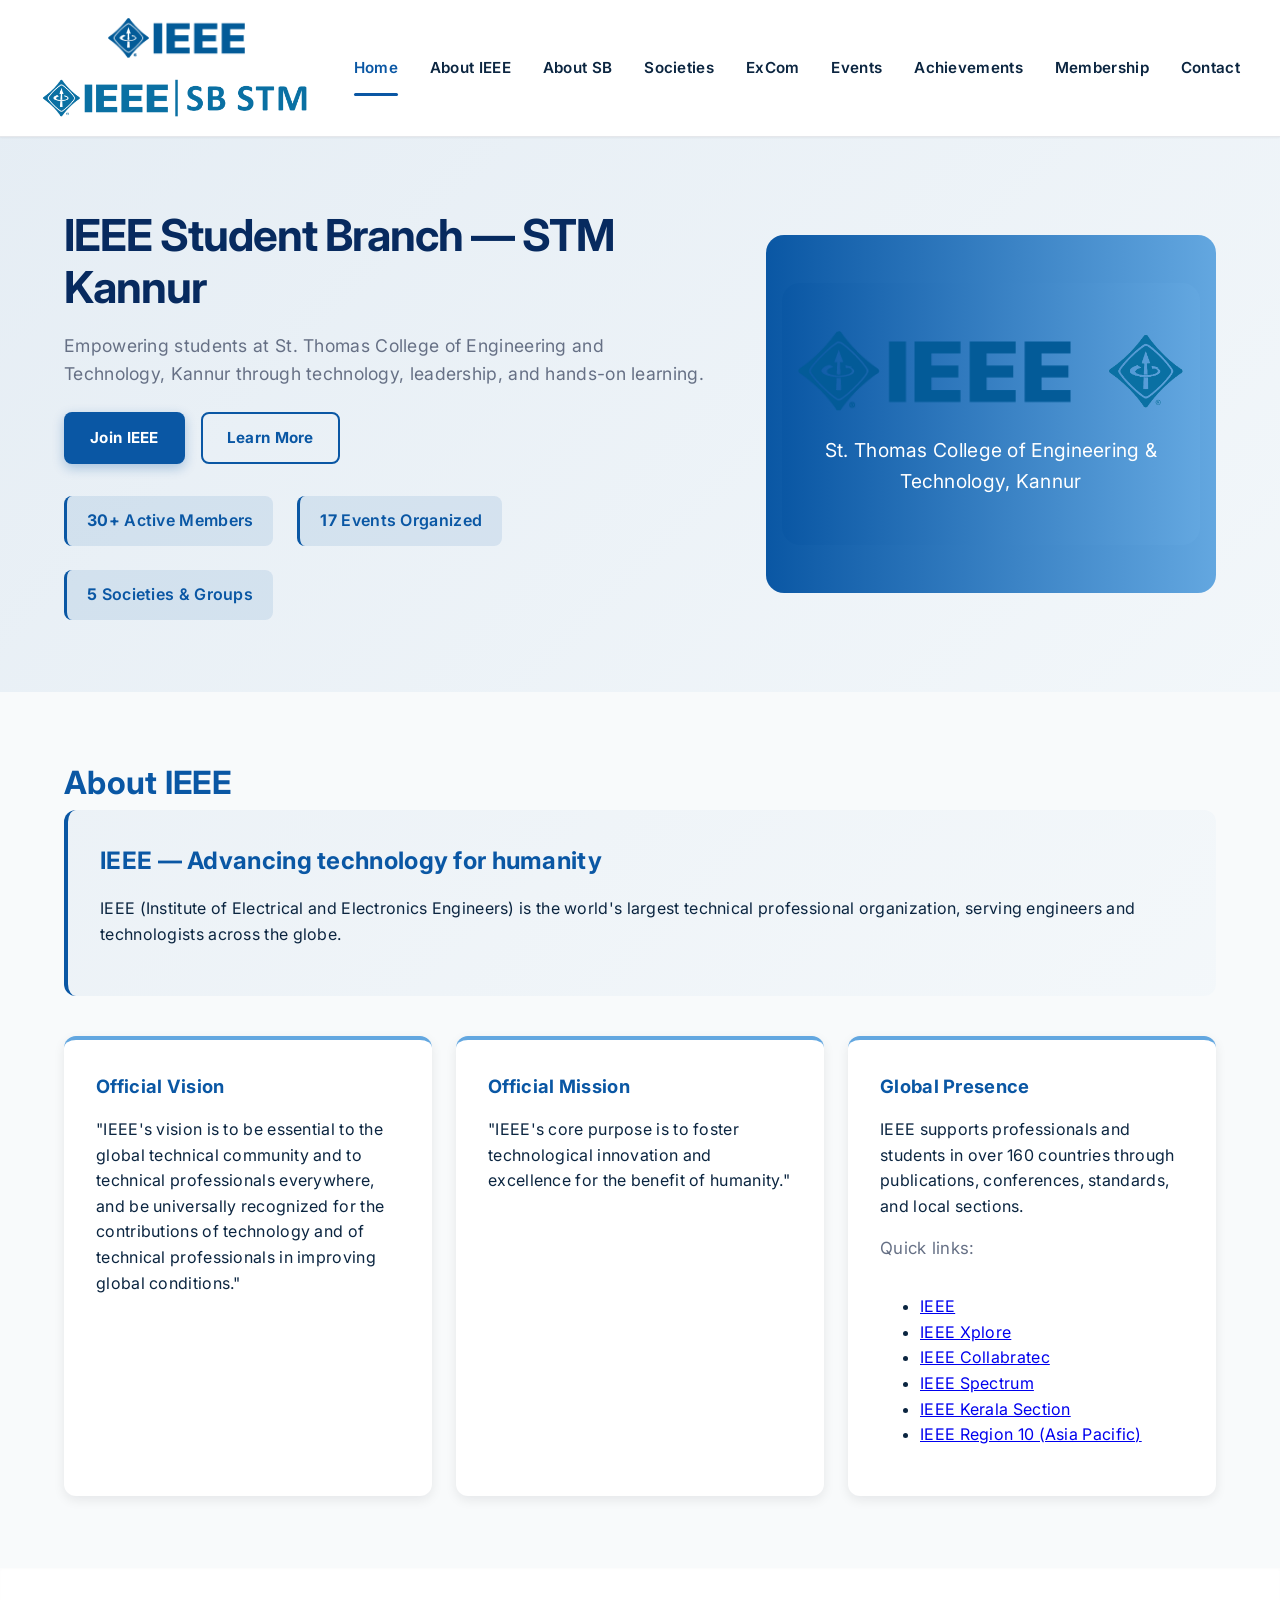
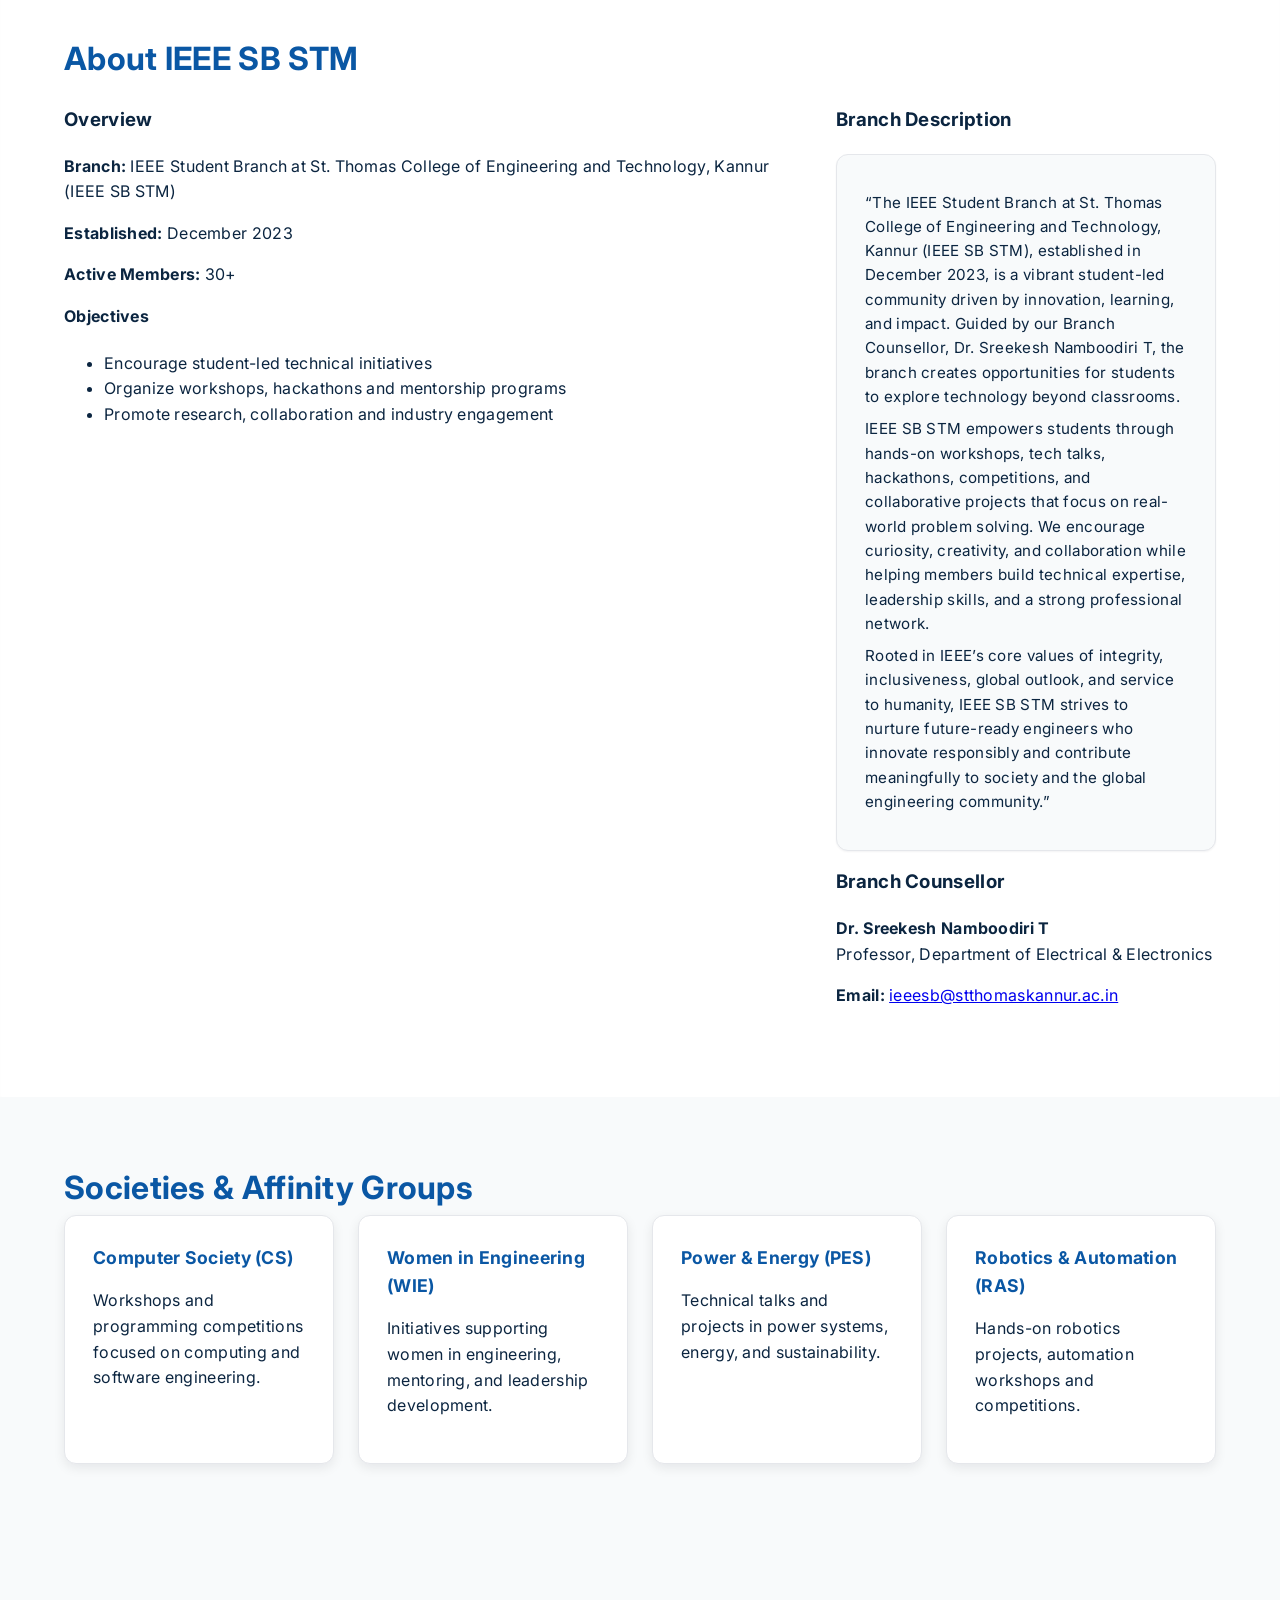
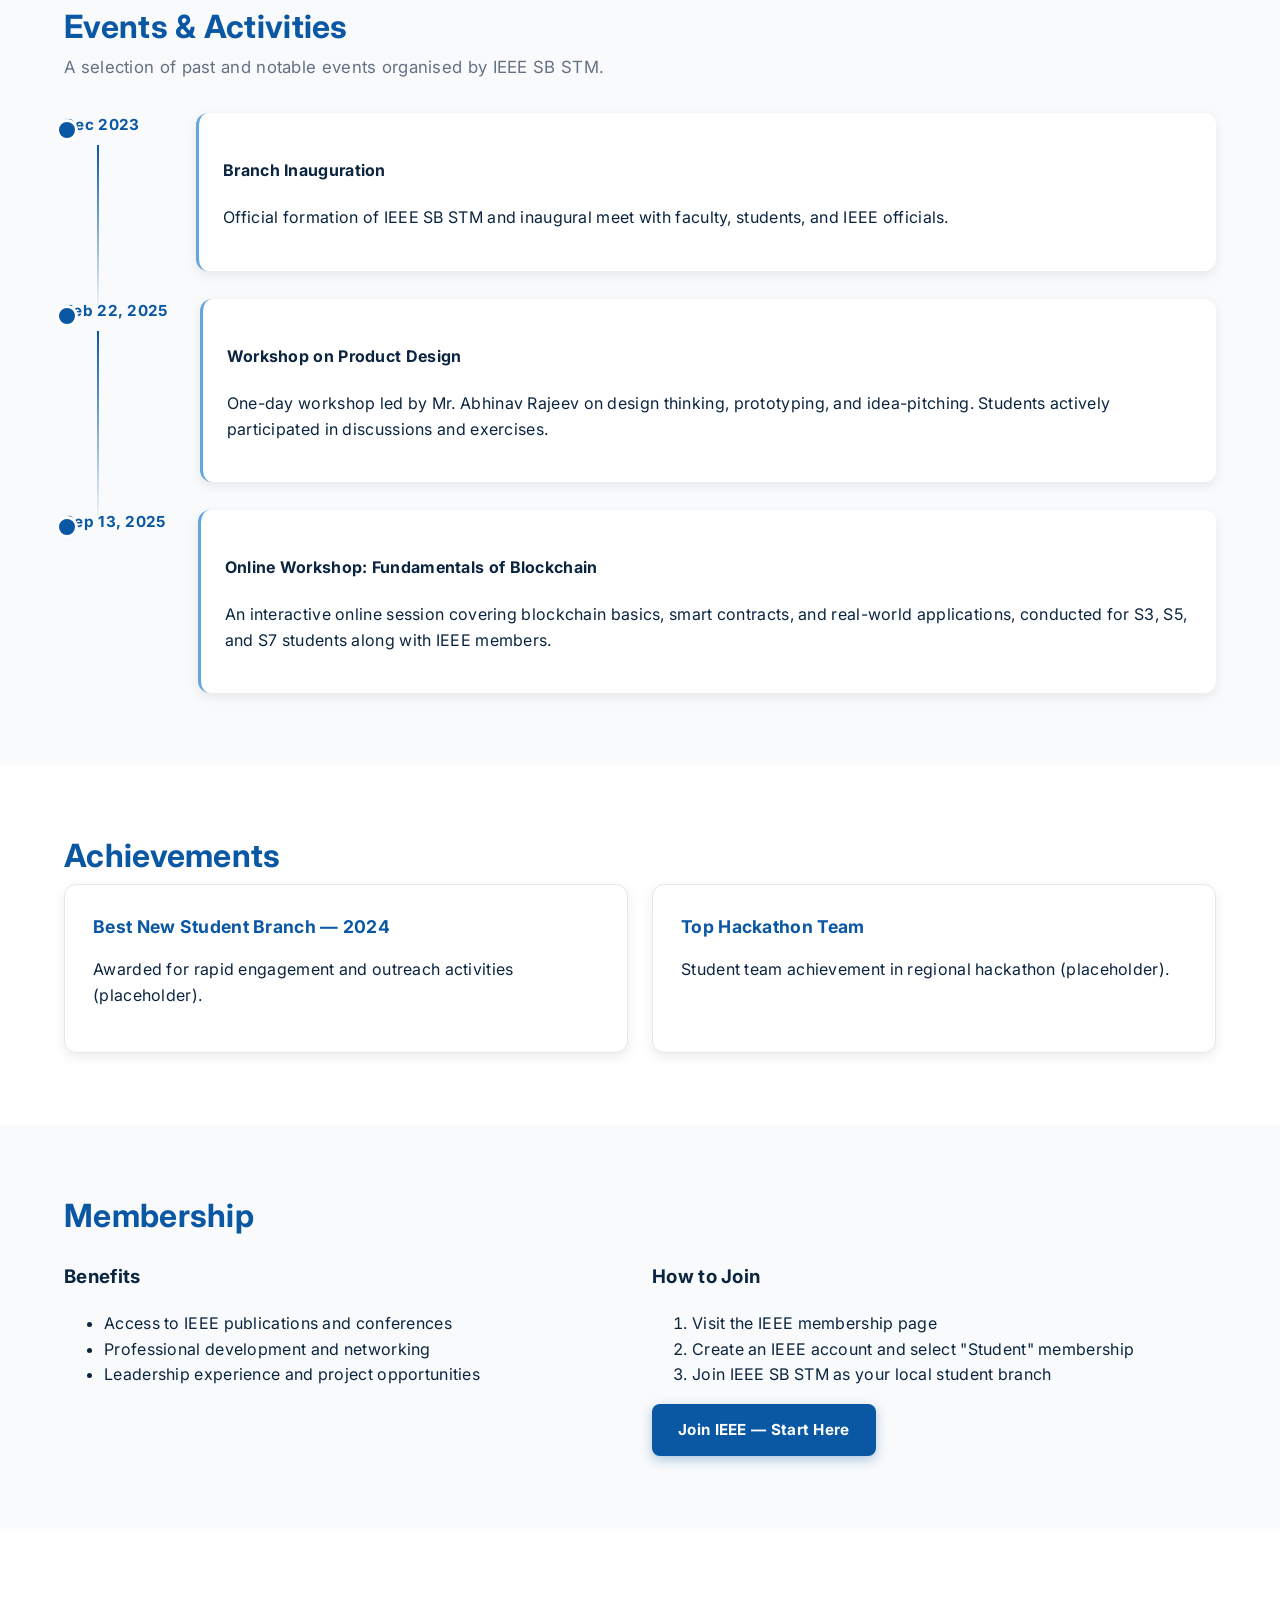
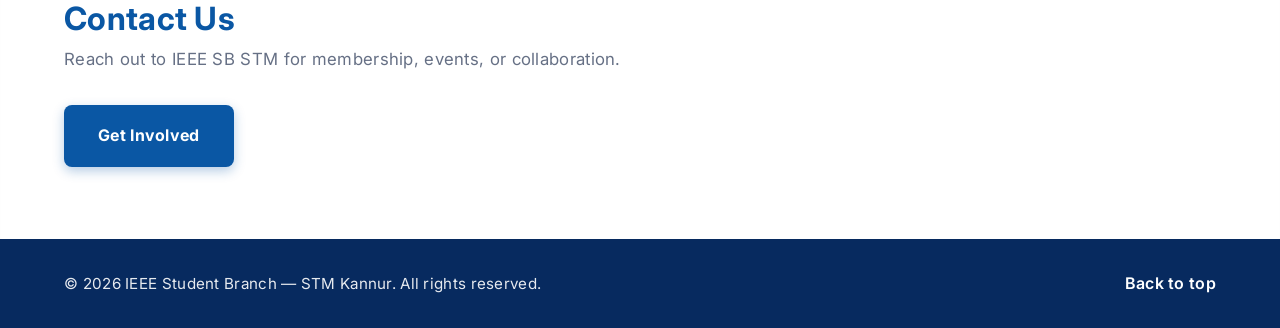
==== commit 3c33dc74: "second commit" ====
--- a/index.html
+++ b/index.html
@@ -14,10 +14,12 @@
   <div class="container header-inner">
 
     <a class="logo" href="index.html">
-      <img src="C:\Users\fathi\Downloads\IEEE_blue.png" alt="IEEE " class="logo-img"><br>
-      <img src="C:\Users\fathi\Downloads\SB Logo.png" alt="IEEE SB STM " class="logo-img">
-    </a>
-
+  <img src="IEEE_blue.png" alt="IEEE" class="logo-img">
+  <img src="SB Logo.png" alt="IEEE SB STM" class="logo-img">
+</a>
+
+
+   
     <nav class="main-nav" id="mainNav">
       <a href="index.html">Home</a>
       <a href="about-ieee.html">About IEEE</a>
@@ -53,20 +55,23 @@
           </ul>
         </div>
         <div class="hero-art">
-          <!-- professional SVG placeholder -->
-          <svg viewBox="0 0 600 400" xmlns="http://www.w3.org/2000/svg" role="img" aria-label="IEEE STM illustration">
-            <defs>
-              <linearGradient id="g1" x1="0" x2="1">
-                <stop offset="0" stop-color="#0a57a4"/>
-                <stop offset="1" stop-color="#63a7e0"/>
-              </linearGradient>
-            </defs>
-            <rect width="100%" height="100%" fill="url(#g1)" rx="18"/>
-            <g fill="#fff" font-family="Inter, sans-serif">
-              <text x="50%" y="44%" font-size="26" text-anchor="middle">IEEE SB STM</text>
-              <text x="50%" y="58%" font-size="14" text-anchor="middle">St. Thomas College of Engineering & Technology, Kannur</text>
-            </g>
-          </svg>
+          <section class="hero-logo">
+            <!-- HERO / LOGO SCROLLER WITH FLOAT -->
+            <section class="hero-logo">
+              <div class="logo-box">
+                <div class="logo-scroll">
+                  <!-- First set of logos -->
+                  <img src="IEEE_blue.png" alt="IEEE Logo" class="logo">
+                  <img src="SB Logo.png" alt="SB Logo" class="logo">
+                  <!-- Duplicate the same set for seamless scroll -->
+                  <img src="IEEE_blue.png" alt="IEEE Logo" class="logo">
+                  <img src="SB Logo.png" alt="SB Logo" class="logo">
+                </div>
+              </div>
+            
+              <p>St. Thomas College of Engineering & Technology, Kannur</p>
+            </section>
+
         </div>
       </div>
     </section>
@@ -167,36 +172,47 @@
     </section>
 
 
-    <!-- EVENTS -->
-    <section id="events" class="section">
-      <div class="container">
-        <h2>Events & Activities</h2>
-        <p class="section-intro">A selection of past and upcoming events organised by IEEE SB STM.</p>
-        <div class="timeline">
-          <div class="event">
-            <time>Dec 2023</time>
-            <div class="event-body">
-              <h4>Branch Inauguration</h4>
-              <p>Official formation of IEEE SB STM and inaugural meet with faculty and students.</p>
-            </div>
-          </div>
-          <div class="event">
-            <time>Mar 2024</time>
-            <div class="event-body">
-              <h4>IoT Workshop</h4>
-              <p>Hands-on workshop introducing IoT platforms and sensor integration.</p>
-            </div>
-          </div>
-          <div class="event">
-            <time>Nov 2024</time>
-            <div class="event-body">
-              <h4>Intercollege Hackathon</h4>
-              <p>24-hour hackathon with mentorship from industry professionals.</p>
-            </div>
-          </div>
-        </div>
-      </div>
-    </section>
+<!-- EVENTS -->
+<section id="events" class="section">
+  <div class="container">
+    <h2>Events & Activities</h2>
+    <p class="section-intro">A selection of past and notable events organised by IEEE SB STM.</p>
+    
+    <div class="timeline">
+      <!-- Event 1 -->
+      <div class="event">
+        <time>Dec 2023</time>
+        <div class="event-body">
+          <h4>Branch Inauguration</h4>
+          <p>Official formation of IEEE SB STM and inaugural meet with faculty, students, and IEEE officials.</p>
+        </div>
+      </div>
+
+      <!-- Event 2 -->
+      <div class="event">
+        <time>Feb 22, 2025</time>
+        <div class="event-body">
+          <h4>Workshop on Product Design</h4>
+          <p>One-day workshop led by Mr. Abhinav Rajeev on design thinking, prototyping, and idea-pitching. Students actively participated in discussions and exercises.</p>
+        </div>
+      </div>
+
+      <!-- Event 3 -->
+      <div class="event">
+        <time>Sep 13, 2025</time>
+        <div class="event-body">
+          <h4>Online Workshop: Fundamentals of Blockchain</h4>
+          <p>An interactive online session covering blockchain basics, smart contracts, and real-world applications, conducted for S3, S5, and S7 students along with IEEE members.</p>
+        </div>
+      </div>
+    </div>
+  </div>
+</section>
+
+
+
+
+
 
     <!-- ACHIEVEMENTS -->
     <section id="achievements" class="section alt">
--- a/style.css
+++ b/style.css
@@ -1,8 +1,4 @@
-/* style.css - IEEE Student Branch Professional Website
-   Clean, responsive layout using CSS Grid/Flexbox
-   Professional institutional design with smooth animations
-   Fully accessible and semantic HTML styling
-*/
+
 
 :root{
   --ieee-blue:#0a57a4;
@@ -65,6 +61,71 @@
   text-decoration:none;
   letter-spacing:-0.5px;
   transition:var(--transition);
+  display: flex;
+  align-items: center;
+  gap: 10px;
+  flex-direction: column;
+}
+.logo-img {
+  height: 40px; 
+  max-height: 60px;     
+  width: auto;
+  margin: 5px 0;
+}
+.hero-logo {
+  background: linear-gradient(90deg, #0a57a4, #63a7e0);
+  padding: 3rem 1rem;
+  text-align: center;
+  border-radius: 18px;
+  color: white;
+  overflow: hidden;
+
+  /* float animation for box */
+  animation: floatBox 3s ease-in-out infinite alternate;
+}
+
+@keyframes floatBox {
+  0% { transform: translateY(0px); }
+  100% { transform: translateY(-10px); }
+}
+
+.logo-box {
+  width: 100%;
+  overflow: hidden;
+  margin-bottom: 1.5rem;
+}
+
+.logo-scroll {
+  display: flex;
+  gap: 2rem;
+  width: max-content;
+  /* continuous scroll animation */
+  animation: scrollLeft 15s linear infinite;
+}
+
+.logo-scroll .logo {
+  height: 80px;
+  width: auto;
+}
+
+/* Continuous right-to-left scrolling */
+@keyframes scrollLeft {
+  0% { transform: translateX(0); }
+  100% { transform: translateX(-50%); }
+}
+
+.hero-logo h1 {
+  font-size: 2.5rem;
+  margin-bottom: 0.5rem;
+}
+
+.hero-logo p {
+  font-size: 1.2rem;
+  margin: 0;
+}
+
+.stacked-logo {
+  display: block;
 }
 .logo:hover{
   color:var(--ieee-dark-blue);
